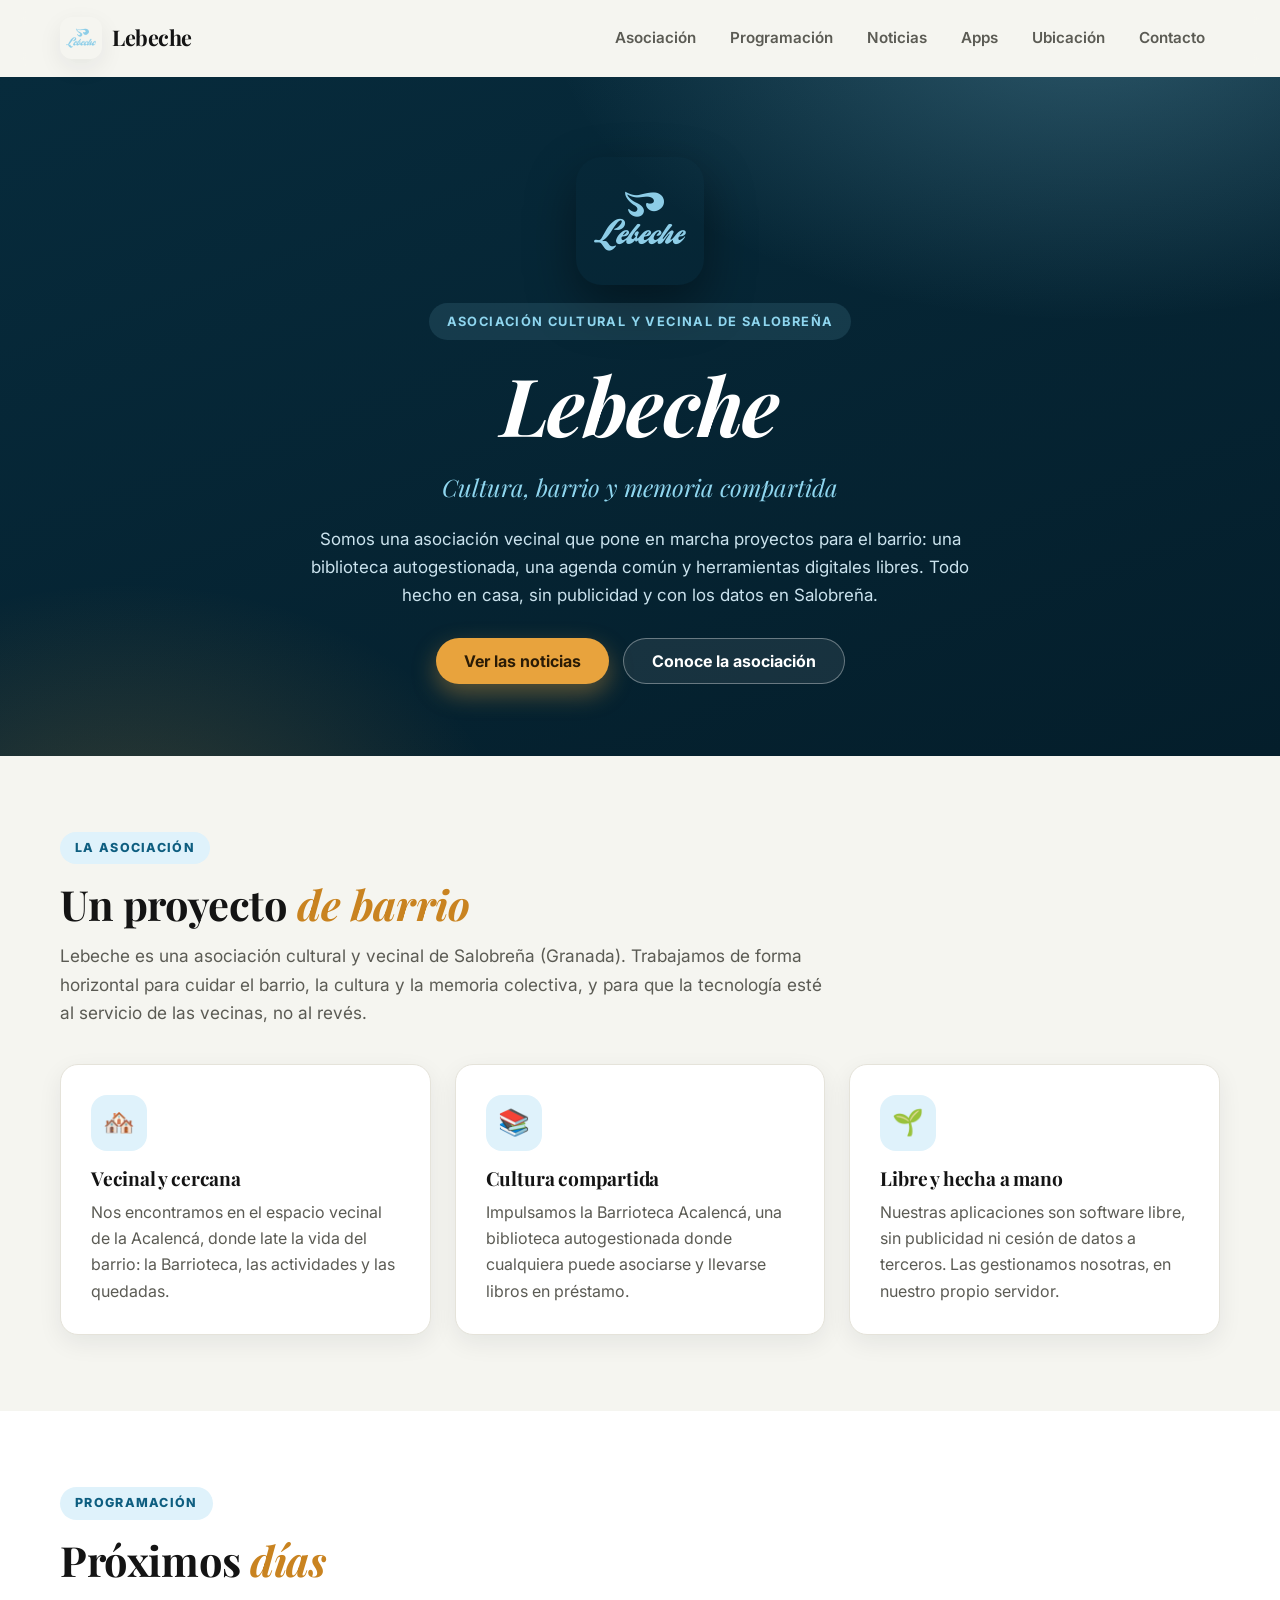
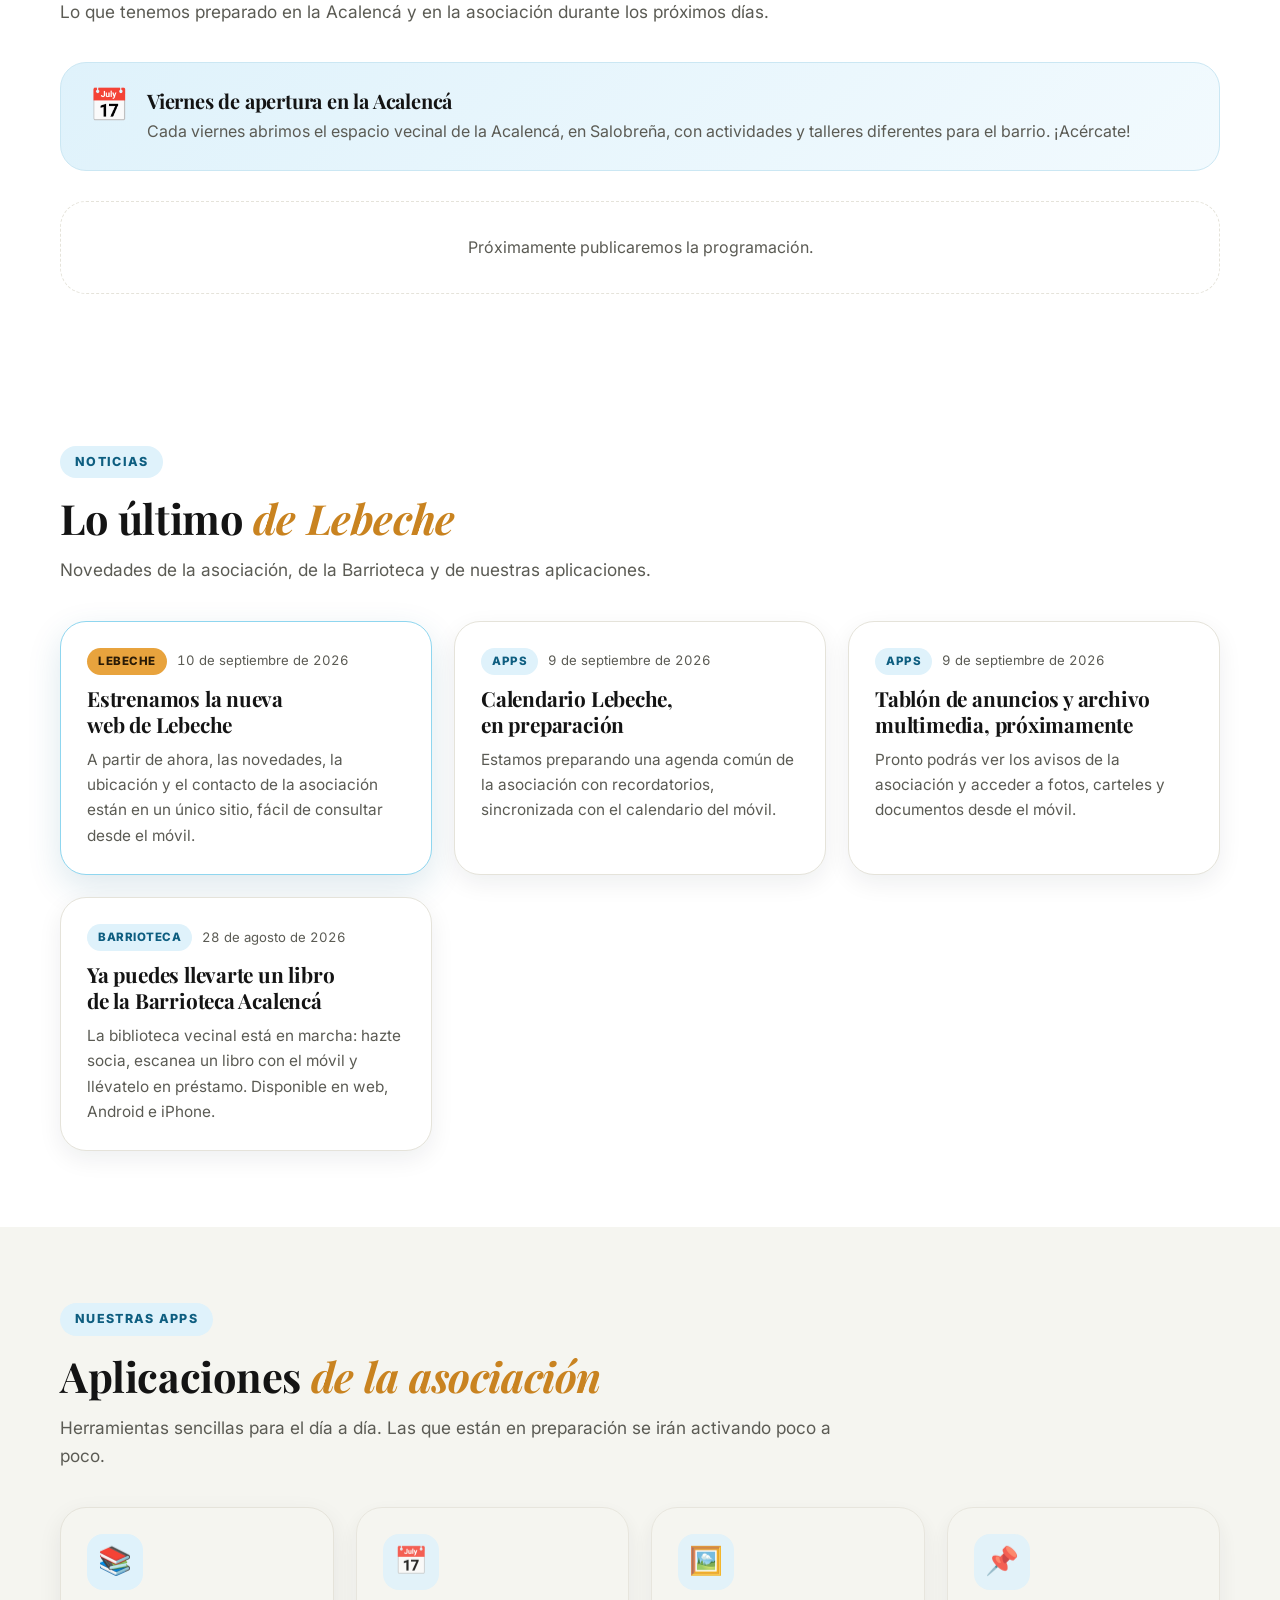
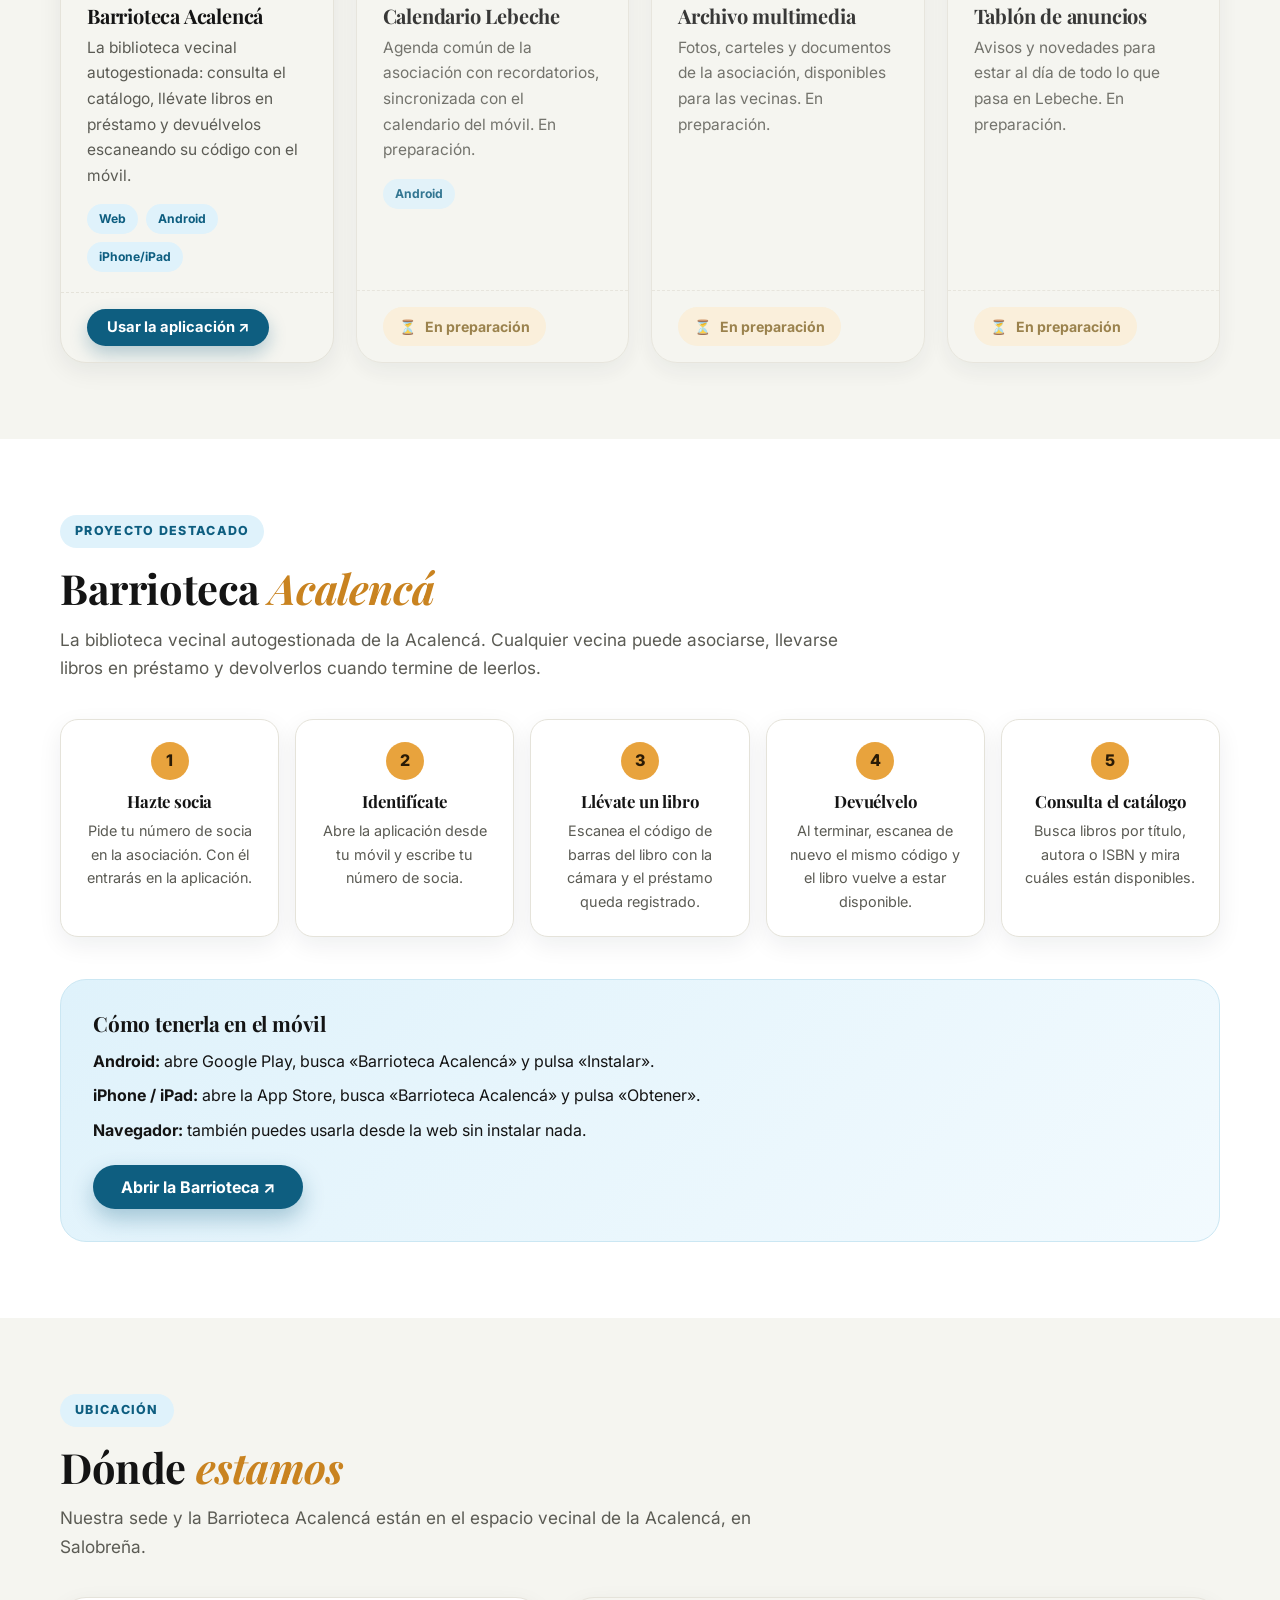
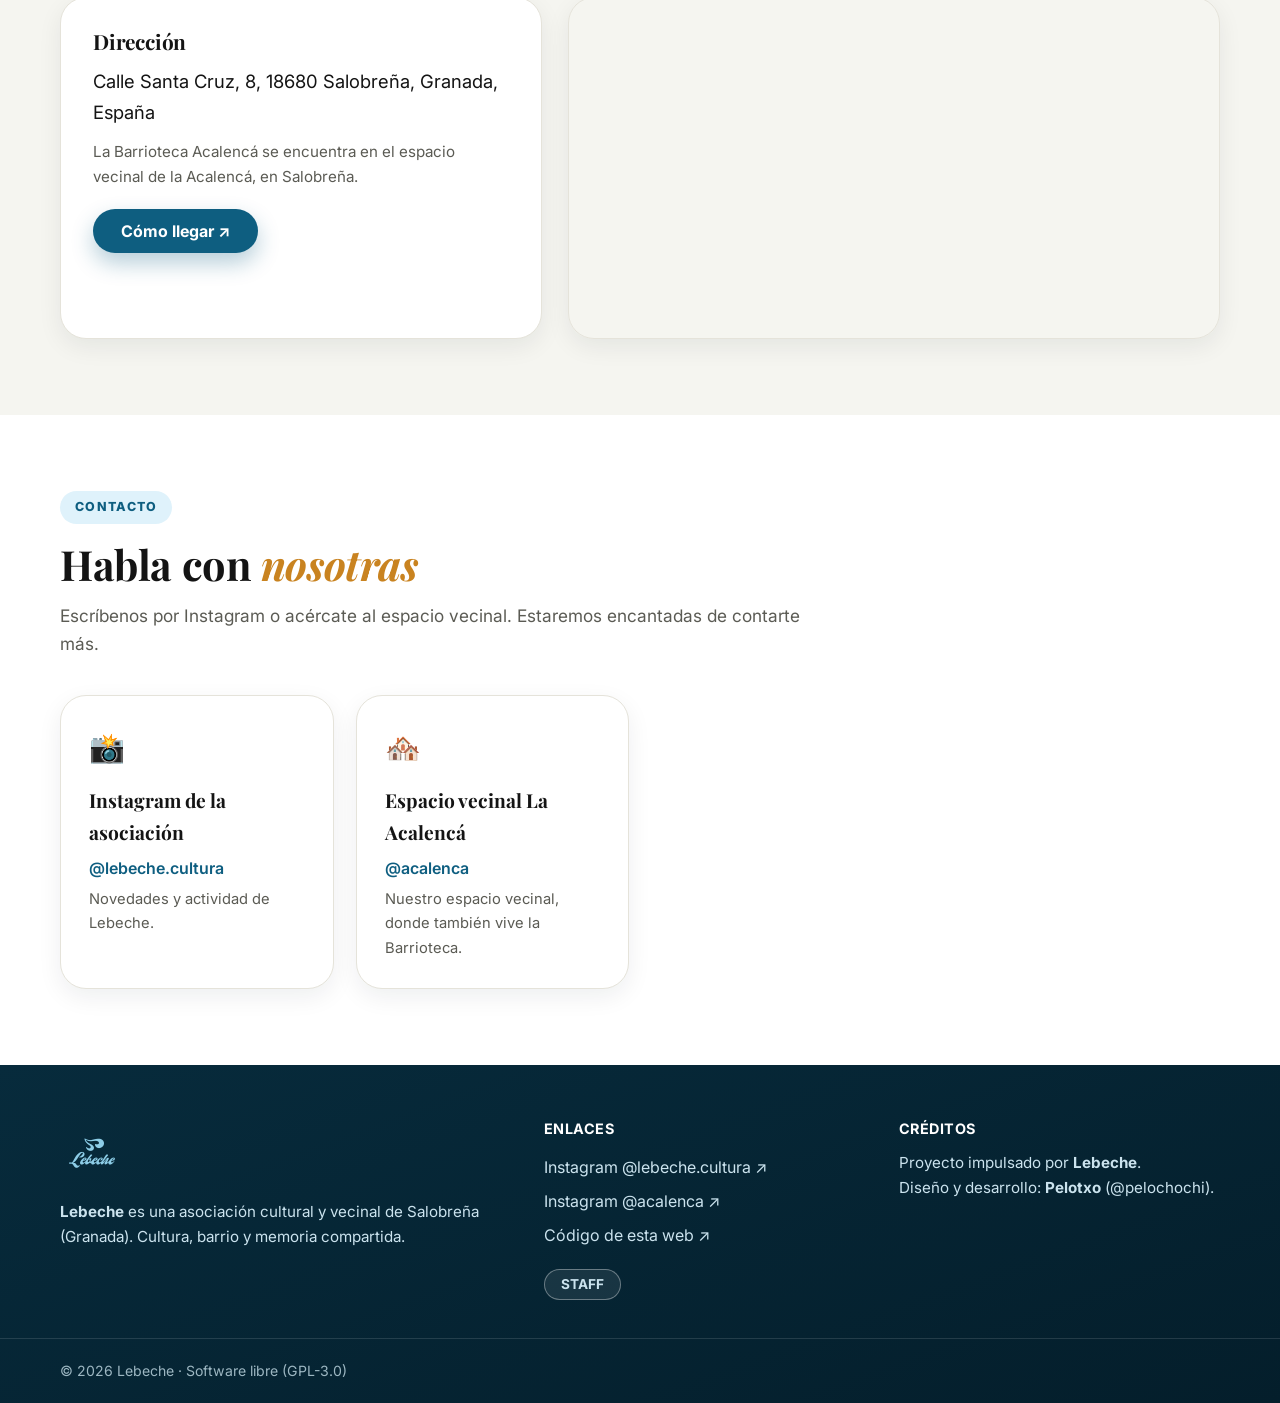
==== index.html @ e3ba737b "feat: añadir botón de acceso para staff en el pie de página" ====
<!DOCTYPE html>
<html lang="es">

<head>
  <meta charset="UTF-8">
  <meta name="viewport" content="width=device-width, initial-scale=1.0, viewport-fit=cover">
  <title>Lebeche · Asociación cultural y vecinal de Salobreña</title>
  <meta name="description"
    content="Lebeche es la asociación cultural y vecinal de Salobreña (Granada). Impulsamos la Barrioteca Acalencá, el Calendario Lebeche y otras aplicaciones libres para el barrio.">
  <meta name="theme-color" content="#072B3C">
  <link rel="icon" type="image/png" sizes="32x32" href="assets/favicon-32.png">
  <link rel="apple-touch-icon" href="assets/apple-touch-icon.png">
  <link rel="preconnect" href="https://fonts.googleapis.com">
  <link rel="preconnect" href="https://fonts.gstatic.com" crossorigin>
  <link rel="stylesheet"
    href="https://fonts.googleapis.com/css2?family=Inter:wght@400;500;600;700;800&family=Playfair+Display:ital,wght@0,500;0,600;0,700;1,500;1,600;1,700&display=swap">
  <link rel="stylesheet" href="css/styles.css">
</head>

<body>
  <a class="saltar" href="#contenido">Saltar al contenido</a>

  <header class="cabecera" id="cabecera">
    <div class="contenedor cabecera__interior">
      <a class="marca" href="#inicio" aria-label="Lebeche, volver al inicio">
        <img src="assets/lebeche-logo-azul.png" width="42" height="42" alt="" class="marca__logo">
        <span class="marca__texto">Lebeche</span>
      </a>
      <button class="menu__boton" id="menuBoton" aria-expanded="false" aria-controls="menuNav"
        aria-label="Abrir el menú de navegación">
        <span></span><span></span><span></span>
      </button>
      <nav class="menu" id="menuNav" aria-label="Navegación principal">
        <a href="#asociacion">Asociación</a>
        <a href="#programacion">Programación</a>
        <a href="#noticias">Noticias</a>
        <a href="#apps">Apps</a>
        <a href="#ubicacion">Ubicación</a>
        <a href="#contacto">Contacto</a>
      </nav>
    </div>
  </header>

  <main id="contenido">

    <section class="hero" id="inicio">
      <div class="contenedor hero__interior">
        <img src="assets/lebeche-logo-azul.png" width="128" height="128"
          alt="Logotipo de Lebeche, asociación cultural y vecinal de Salobreña" class="hero__logo" fetchpriority="high">
        <p class="hero__sobre">Asociación cultural y vecinal de Salobreña</p>
        <h1 class="hero__titulo">Lebeche</h1>
        <p class="hero__lema">Cultura, barrio y memoria compartida</p>
        <p class="hero__texto">
          Somos una asociación vecinal que pone en marcha proyectos para el barrio:
          una biblioteca autogestionada, una agenda común y herramientas digitales libres.
          Todo hecho en casa, sin publicidad y con los datos en Salobreña.
        </p>
        <div class="hero__acciones">
          <a href="#noticias" class="boton boton--ambar">Ver las noticias</a>
          <a href="#asociacion" class="boton boton--fantasma">Conoce la asociación</a>
        </div>
      </div>
    </section>

    <section class="seccion" id="asociacion">
      <div class="contenedor">
        <p class="etiqueta">La asociación</p>
        <h2 class="titulo">Un proyecto <em>de barrio</em></h2>
        <p class="intro">
          Lebeche es una asociación cultural y vecinal de Salobreña (Granada). Trabajamos de
          forma horizontal para cuidar el barrio, la cultura y la memoria colectiva, y para
          que la tecnología esté al servicio de las vecinas, no al revés.
        </p>
        <div class="columnas">
          <article class="tarjeta tarjeta--valor">
            <span class="tarjeta__icono" aria-hidden="true">🏘️</span>
            <h3>Vecinal y cercana</h3>
            <p>Nos encontramos en el espacio vecinal de la Acalencá, donde late la vida del barrio: la Barrioteca, las
              actividades y las quedadas.</p>
          </article>
          <article class="tarjeta tarjeta--valor">
            <span class="tarjeta__icono" aria-hidden="true">📚</span>
            <h3>Cultura compartida</h3>
            <p>Impulsamos la Barrioteca Acalencá, una biblioteca autogestionada donde cualquiera puede asociarse y
              llevarse libros en préstamo.</p>
          </article>
          <article class="tarjeta tarjeta--valor">
            <span class="tarjeta__icono" aria-hidden="true">🌱</span>
            <h3>Libre y hecha a mano</h3>
            <p>Nuestras aplicaciones son software libre, sin publicidad ni cesión de datos a terceros. Las gestionamos
              nosotras, en nuestro propio servidor.</p>
          </article>
        </div>
      </div>
    </section>

    <section class="seccion seccion--fondo" id="programacion">
      <div class="contenedor">
        <p class="etiqueta">Programación</p>
        <h2 class="titulo">Próximos <em>días</em></h2>
        <p class="intro">Lo que tenemos preparado en la Acalencá y en la asociación durante los próximos días.</p>

        <div class="apertura">
          <span class="apertura__icono" aria-hidden="true">📅</span>
          <div class="apertura__cuerpo">
            <h3 id="viernesTitulo">Viernes de apertura en la Acalencá</h3>
            <p id="viernesTexto">Cada viernes abrimos el espacio vecinal de la Acalencá, en Salobreña, con actividades y
              talleres diferentes para el barrio.</p>
          </div>
        </div>

        <div class="programacion" id="listaProgramacion"></div>
      </div>
    </section>

    <section class="seccion seccion--fondo" id="noticias">
      <div class="contenedor">
        <p class="etiqueta">Noticias</p>
        <h2 class="titulo">Lo último <em>de Lebeche</em></h2>
        <p class="intro">Novedades de la asociación, de la Barrioteca y de nuestras aplicaciones.</p>
        <div class="noticias" id="listaNoticias"></div>
      </div>
    </section>

    <section class="seccion" id="apps">
      <div class="contenedor">
        <p class="etiqueta">Nuestras apps</p>
        <h2 class="titulo">Aplicaciones <em>de la asociación</em></h2>
        <p class="intro">Herramientas sencillas para el día a día. Las que están en preparación se irán activando poco a
          poco.</p>
        <div class="apps" id="listaApps"></div>
      </div>
    </section>

    <section class="seccion seccion--fondo" id="barrioteca">
      <div class="contenedor">
        <p class="etiqueta">Proyecto destacado</p>
        <h2 class="titulo">Barrioteca <em>Acalencá</em></h2>
        <p class="intro">La biblioteca vecinal autogestionada de la Acalencá. Cualquier vecina puede asociarse, llevarse
          libros en préstamo y devolverlos cuando termine de leerlos.</p>

        <div class="pasos">
          <div class="paso"><span class="paso__num">1</span>
            <h3>Hazte socia</h3>
            <p>Pide tu número de socia en la asociación. Con él entrarás en la aplicación.</p>
          </div>
          <div class="paso"><span class="paso__num">2</span>
            <h3>Identifícate</h3>
            <p>Abre la aplicación desde tu móvil y escribe tu número de socia.</p>
          </div>
          <div class="paso"><span class="paso__num">3</span>
            <h3>Llévate un libro</h3>
            <p>Escanea el código de barras del libro con la cámara y el préstamo queda registrado.</p>
          </div>
          <div class="paso"><span class="paso__num">4</span>
            <h3>Devuélvelo</h3>
            <p>Al terminar, escanea de nuevo el mismo código y el libro vuelve a estar disponible.</p>
          </div>
          <div class="paso"><span class="paso__num">5</span>
            <h3>Consulta el catálogo</h3>
            <p>Busca libros por título, autora o ISBN y mira cuáles están disponibles.</p>
          </div>
        </div>

        <div class="instalacion">
          <h3>Cómo tenerla en el móvil</h3>
          <p><strong>Android:</strong> abre Google Play, busca «Barrioteca Acalencá» y pulsa «Instalar».</p>
          <p><strong>iPhone / iPad:</strong> abre la App Store, busca «Barrioteca Acalencá» y pulsa «Obtener».</p>
          <p><strong>Navegador:</strong> también puedes usarla desde la web sin instalar nada.</p>
          <a href="https://pelotxo.synology.me/barrioteca/" target="_blank" rel="noopener"
            class="boton boton--azul">Abrir la Barrioteca ↗</a>
        </div>
      </div>
    </section>

    <section class="seccion" id="ubicacion">
      <div class="contenedor">
        <p class="etiqueta">Ubicación</p>
        <h2 class="titulo">Dónde <em>estamos</em></h2>
        <p class="intro">Nuestra sede y la Barrioteca Acalencá están en el espacio vecinal de la Acalencá, en Salobreña.
        </p>
        <div class="ubicacion">
          <div class="ubicacion__datos">
            <h3>Dirección</h3>
            <p id="direccionTexto" class="ubicacion__direccion"></p>
            <p class="ubicacion__nota" id="ubicacionNota"></p>
            <a class="boton boton--azul" id="enlaceMapa" href="#" target="_blank" rel="noopener">Cómo llegar ↗</a>
          </div>
          <div class="ubicacion__mapa">
            <iframe id="mapa" title="Mapa de la ubicación de Lebeche en Salobreña" loading="lazy"
              referrerpolicy="no-referrer-when-downgrade" allowfullscreen></iframe>
          </div>
        </div>
      </div>
    </section>

    <section class="seccion seccion--fondo" id="contacto">
      <div class="contenedor">
        <p class="etiqueta">Contacto</p>
        <h2 class="titulo">Habla con <em>nosotras</em></h2>
        <p class="intro">Escríbenos por Instagram o acércate al espacio vecinal. Estaremos encantadas de contarte más.
        </p>
        <div class="contacto" id="listaContacto"></div>
      </div>
    </section>

  </main>

  <footer class="pie" id="creditos">
    <div class="contenedor pie__interior">
      <div class="pie__col pie__col--marca">
        <img src="assets/lebeche-logo-azul.png" width="64" height="64" alt="Logotipo de Lebeche" class="pie__logo">
        <p><strong>Lebeche</strong> es una asociación cultural y vecinal de Salobreña (Granada). Cultura, barrio y
          memoria compartida.</p>
      </div>
      <div class="pie__col">
        <h4>Enlaces</h4>
        <a href="https://www.instagram.com/lebeche.cultura/" target="_blank" rel="noopener">Instagram @lebeche.cultura
          ↗</a>
        <a href="https://www.instagram.com/acalenca/" target="_blank" rel="noopener">Instagram @acalenca ↗</a>
        <a href="https://github.com/jesuscastilla/LEBECHE" target="_blank" rel="noopener">Código de esta web ↗</a>
        <a href="admin/index.php" class="boton boton--fantasma"
          style="margin-top: 16px; padding: 8px 16px; font-size: 0.85rem; width: fit-content;">STAFF</a>
      </div>
      <div class="pie__col">
        <h4>Créditos</h4>
        <p>Proyecto impulsado por <strong>Lebeche</strong>.<br>Diseño y desarrollo: <strong>Pelotxo</strong>
          (@pelochochi).</p>
      </div>
    </div>
    <div class="pie__fin">
      <div class="contenedor">© <span id="anio"></span> Lebeche · Software libre (GPL-3.0)</div>
    </div>
  </footer>

  <script src="js/datos.js"></script>
  <script src="js/apps.js"></script>
  <script src="js/noticias.js"></script>
  <script src="js/programacion.js"></script>
  <script src="js/main.js"></script>
</body>

</html>
---- css/styles.css ----
:root{
  --papel:#F5F5F0;
  --papel-2:#EFEDE4;
  --blanco:#FFFFFF;
  --tinta:#141414;
  --tinta-suave:#5B5B54;
  --borde:#E5E3DA;
  --azul:#8FD6EF;
  --azul-claro:#DFF2FB;
  --azul-profundo:#0E5E80;
  --azul-noche:#072B3C;
  --azul-marino:#041E2B;
  --ambar:#E8A33D;
  --ambar-oscuro:#C98320;
  --ambar-claro:#FBEFD7;
  --radio:18px;
  --radio-xl:26px;
  --sombra:0 18px 44px rgba(4,30,43,.12);
  --sombra-suave:0 8px 24px rgba(4,30,43,.07);
  --fuente:"Inter",system-ui,-apple-system,"Segoe UI",Roboto,"Helvetica Neue",Arial,sans-serif;
  --fuente-titulos:"Playfair Display",Georgia,"Times New Roman",serif;
}

*{box-sizing:border-box;margin:0;padding:0}

html{scroll-behavior:smooth;scroll-padding-top:88px;-webkit-text-size-adjust:100%}

body{font-family:var(--fuente);color:var(--tinta);background:var(--papel);line-height:1.65;-webkit-font-smoothing:antialiased;text-rendering:optimizeLegibility}

img{max-width:100%;display:block;height:auto}

a{color:var(--azul-profundo);text-decoration:none}
a:hover{color:var(--azul-noche)}

h1,h2,h3,h4{font-family:var(--fuente-titulos);line-height:1.15;font-weight:700;color:var(--tinta);letter-spacing:-.01em;text-wrap:balance}

.contenedor{width:min(1160px,92%);margin-inline:auto}

/* Enlace de salto */
.saltar{position:absolute;left:-9999px;top:0;z-index:1000;background:var(--ambar);color:#2A1B06;padding:12px 20px;border-radius:0 0 14px 0;font-weight:700}
.saltar:focus{left:0}

/* Cabecera */
.cabecera{position:sticky;top:0;z-index:60;background:rgba(245,245,240,.9);backdrop-filter:blur(12px);-webkit-backdrop-filter:blur(12px);border-bottom:1px solid transparent;transition:box-shadow .3s ease,border-color .3s ease}
.cabecera.compacta{box-shadow:0 6px 24px rgba(4,30,43,.10);border-bottom-color:var(--borde)}
.cabecera__interior{display:flex;align-items:center;gap:16px;height:76px}

.marca{display:flex;align-items:center;gap:10px;color:var(--tinta)}
.marca__logo{width:42px;height:42px;border-radius:12px;box-shadow:var(--sombra-suave)}
.marca__texto{font-family:var(--fuente-titulos);font-weight:700;font-size:1.35rem;letter-spacing:-.02em}

.menu{display:flex;gap:4px;margin-left:auto;align-items:center}
.menu a{padding:9px 15px;border-radius:999px;color:var(--tinta-suave);font-weight:600;font-size:.95rem;transition:background .2s ease,color .2s ease}
.menu a:hover{background:var(--azul-claro);color:var(--azul-profundo)}

.menu__boton{display:none;flex-direction:column;justify-content:center;gap:5px;width:44px;height:44px;background:none;border:0;cursor:pointer;border-radius:10px}
.menu__boton span{display:block;width:24px;height:3px;background:var(--tinta);border-radius:3px;transition:transform .3s ease,opacity .3s ease;margin-inline:auto}
.menu__boton.activo span:nth-child(1){transform:translateY(8px) rotate(45deg)}
.menu__boton.activo span:nth-child(2){opacity:0}
.menu__boton.activo span:nth-child(3){transform:translateY(-8px) rotate(-45deg)}

/* Hero */
.hero{background:radial-gradient(900px 520px at 85% -10%,rgba(143,214,239,.28),transparent 60%),radial-gradient(700px 500px at 10% 115%,rgba(232,163,61,.2),transparent 55%),linear-gradient(160deg,var(--azul-noche),var(--azul-marino));color:#EAF6FB;padding:80px 0 72px;text-align:center}
.hero__interior{display:flex;flex-direction:column;align-items:center;gap:18px}
.hero__logo{width:128px;height:128px;border-radius:26px;box-shadow:0 20px 50px rgba(0,0,0,.4)}
.hero__sobre{font-size:.8rem;letter-spacing:1.4px;text-transform:uppercase;font-weight:700;color:var(--azul);background:rgba(143,214,239,.12);padding:8px 18px;border-radius:999px}
.hero__titulo{font-size:clamp(3rem,9vw,5rem);color:#fff;font-weight:700;letter-spacing:-.02em;font-style:italic}
.hero__lema{font-family:var(--fuente-titulos);font-style:italic;font-size:clamp(1.15rem,3vw,1.5rem);color:var(--azul)}
.hero__texto{max-width:660px;color:#CBE3EE;font-size:1.06rem}
.hero__acciones{display:flex;gap:14px;flex-wrap:wrap;justify-content:center;margin-top:10px}

/* Botones */
.boton{display:inline-flex;align-items:center;gap:8px;padding:14px 28px;border-radius:999px;font-weight:700;font-size:1rem;line-height:1;transition:transform .2s ease,box-shadow .2s ease,background .2s ease,color .2s ease;touch-action:manipulation}
.boton:hover{transform:translateY(-2px)}
.boton:focus-visible{outline:3px solid var(--azul);outline-offset:2px}
.boton--ambar{background:var(--ambar);color:#2A1B06;box-shadow:0 10px 24px rgba(232,163,61,.38)}
.boton--ambar:hover{background:var(--ambar-oscuro);color:#1A1003}
.boton--fantasma{background:rgba(255,255,255,.08);color:#fff;border:1.5px solid rgba(255,255,255,.35)}
.boton--fantasma:hover{background:rgba(255,255,255,.18);color:#fff}
.boton--azul{background:var(--azul-profundo);color:#fff;box-shadow:0 10px 22px rgba(14,94,128,.3)}
.boton--azul:hover{background:var(--azul-noche);color:#fff}
.boton--app{background:var(--azul-profundo);color:#fff;box-shadow:0 8px 18px rgba(14,94,128,.28);padding:11px 20px;font-size:.92rem}

/* Secciones */
.seccion{padding:76px 0}
.seccion--fondo{background:var(--blanco)}
.etiqueta{display:inline-block;font-size:.78rem;font-weight:800;letter-spacing:1.3px;text-transform:uppercase;color:var(--azul-profundo);background:var(--azul-claro);padding:6px 15px;border-radius:999px;margin-bottom:16px}
.titulo{font-size:clamp(1.9rem,4.5vw,2.6rem);margin-bottom:14px}
.titulo em{font-style:italic;color:var(--ambar-oscuro)}
.intro{max-width:780px;color:var(--tinta-suave);font-size:1.08rem;margin-bottom:36px}

/* Tarjetas de valores */
.columnas{display:grid;grid-template-columns:repeat(3,1fr);gap:24px;margin-top:26px}
.tarjeta{background:var(--blanco);border:1px solid var(--borde);border-radius:var(--radio);padding:30px;box-shadow:var(--sombra-suave)}
.tarjeta--valor h3{font-size:1.2rem;margin-bottom:10px}
.tarjeta--valor p{color:var(--tinta-suave)}
.tarjeta__icono{display:inline-flex;align-items:center;justify-content:center;width:56px;height:56px;font-size:1.6rem;background:var(--azul-claro);border-radius:16px;margin-bottom:16px}

/* Noticias */
.noticias{display:grid;grid-template-columns:repeat(auto-fill,minmax(300px,1fr));gap:22px}
.noticia{display:flex;flex-direction:column;background:var(--blanco);border:1px solid var(--borde);border-radius:var(--radio-xl);overflow:hidden;box-shadow:var(--sombra-suave);transition:transform .25s ease,box-shadow .25s ease}
.noticia:hover{transform:translateY(-5px);box-shadow:var(--sombra)}
.noticia--destacada{border-color:var(--azul);box-shadow:0 12px 34px rgba(14,94,128,.14)}
.noticia__cuerpo{padding:26px;display:flex;flex-direction:column;gap:10px;flex:1}
.noticia__meta{display:flex;align-items:center;gap:10px;flex-wrap:wrap}
.noticia__etiqueta{font-size:.72rem;font-weight:800;letter-spacing:.5px;text-transform:uppercase;color:var(--azul-profundo);background:var(--azul-claro);padding:4px 11px;border-radius:999px}
.noticia--destacada .noticia__etiqueta{background:var(--ambar);color:#2A1B06}
.noticia__fecha{font-size:.82rem;color:var(--tinta-suave);font-variant-numeric:tabular-nums}
.noticia__titulo{font-size:1.3rem;line-height:1.25}
.noticia__texto{color:var(--tinta-suave);font-size:.96rem}

/* Aplicaciones */
.apps{display:grid;grid-template-columns:repeat(auto-fill,minmax(260px,1fr));gap:22px}
.app{display:flex;flex-direction:column;background:var(--papel);border:1px solid var(--borde);border-radius:var(--radio-xl);overflow:hidden;box-shadow:var(--sombra-suave);transition:transform .25s ease,box-shadow .25s ease}
.app:hover{transform:translateY(-5px);box-shadow:var(--sombra)}
.app--proxima{opacity:.84}
.app__cuerpo{padding:26px 26px 20px;flex:1}
.app__emoji{display:inline-flex;align-items:center;justify-content:center;width:56px;height:56px;font-size:1.7rem;background:var(--azul-claro);border-radius:16px;margin-bottom:14px}
.app__nombre{font-size:1.25rem;margin-bottom:8px}
.app__desc{color:var(--tinta-suave);font-size:.97rem}
.app__etiquetas{display:flex;flex-wrap:wrap;gap:8px;margin-top:16px}
.app__etiquetas span{font-size:.76rem;font-weight:700;color:var(--azul-profundo);background:var(--azul-claro);padding:5px 12px;border-radius:999px}
.app__pie{padding:16px 26px;border-top:1px dashed var(--borde);display:flex;align-items:center}
.app__aviso{display:inline-flex;align-items:center;gap:8px;font-weight:700;color:#8A6D2F;background:var(--ambar-claro);padding:8px 16px;border-radius:999px;font-size:.88rem}
.app__aviso::before{content:"⏳"}

/* Barrioteca */
.pasos{display:grid;grid-template-columns:repeat(5,1fr);gap:16px;margin:30px 0 42px}
.paso{background:var(--blanco);border:1px solid var(--borde);border-radius:var(--radio);padding:22px 18px;text-align:center;box-shadow:var(--sombra-suave)}
.paso__num{display:inline-flex;align-items:center;justify-content:center;width:38px;height:38px;border-radius:50%;background:var(--ambar);color:#2A1B06;font-weight:800;font-size:1rem;margin-bottom:12px}
.paso h3{font-size:1.05rem;margin-bottom:8px}
.paso p{font-size:.9rem;color:var(--tinta-suave)}

.instalacion{background:linear-gradient(135deg,var(--azul-claro),#F2FAFE);border:1px solid #CBE7F3;border-radius:var(--radio-xl);padding:32px}
.instalacion h3{font-size:1.3rem;margin-bottom:12px}
.instalacion p{margin-bottom:8px}
.instalacion .boton{margin-top:14px}

/* Ubicación */
.ubicacion{display:grid;grid-template-columns:.85fr 1.15fr;gap:26px;align-items:stretch}
.ubicacion__datos{background:var(--blanco);border:1px solid var(--borde);border-radius:var(--radio-xl);padding:32px;box-shadow:var(--sombra-suave);display:flex;flex-direction:column;gap:12px}
.ubicacion__datos h3{font-size:1.3rem}
.ubicacion__direccion{font-size:1.15rem;color:var(--tinta)}
.ubicacion__nota{color:var(--tinta-suave);font-size:.95rem}
.ubicacion__datos .boton{align-self:flex-start;margin-top:8px}
.ubicacion__mapa{border-radius:var(--radio-xl);overflow:hidden;border:1px solid var(--borde);box-shadow:var(--sombra-suave);min-height:340px}
.ubicacion__mapa iframe{width:100%;height:100%;min-height:340px;border:0;display:block}

/* Contacto */
.contacto{display:grid;grid-template-columns:repeat(auto-fill,minmax(260px,1fr));gap:22px}
.contacto__tarjeta{display:flex;flex-direction:column;gap:6px;background:var(--blanco);border:1px solid var(--borde);border-radius:var(--radio-xl);padding:28px;box-shadow:var(--sombra-suave);transition:transform .25s ease,box-shadow .25s ease}
.contacto__tarjeta:hover{transform:translateY(-4px);box-shadow:var(--sombra);color:var(--azul-noche)}
.contacto__icono{font-size:1.8rem;margin-bottom:8px}
.contacto__nombre{font-family:var(--fuente-titulos);font-weight:700;font-size:1.2rem;color:var(--tinta)}
.contacto__valor{font-weight:600;color:var(--azul-profundo)}
.contacto__desc{color:var(--tinta-suave);font-size:.92rem}

/* Programación */
.apertura{display:flex;gap:18px;align-items:flex-start;background:linear-gradient(135deg,var(--azul-claro),#F2FAFE);border:1px solid #CBE7F3;border-radius:var(--radio-xl);padding:26px 28px;margin-bottom:30px}
.apertura__icono{font-size:2rem;line-height:1}
.apertura__cuerpo h3{font-size:1.25rem;margin-bottom:6px}
.apertura__cuerpo p{color:var(--tinta-suave)}

.programacion{display:flex;flex-direction:column;gap:16px}
.evento{display:flex;gap:20px;align-items:stretch;background:var(--blanco);border:1px solid var(--borde);border-radius:var(--radio-xl);padding:22px 24px;box-shadow:var(--sombra-suave);transition:transform .25s ease,box-shadow .25s ease}
.evento:hover{transform:translateY(-3px);box-shadow:var(--sombra)}
.evento__fecha{display:flex;flex-direction:column;align-items:center;justify-content:center;min-width:68px;background:var(--azul-claro);border-radius:16px;padding:12px 10px}
.evento__dia{font-family:var(--fuente-titulos);font-weight:700;font-size:1.7rem;line-height:1;color:var(--azul-profundo)}
.evento__mes{font-size:.72rem;font-weight:800;letter-spacing:1px;text-transform:uppercase;color:var(--azul-profundo);margin-top:4px}
.evento__cuerpo{display:flex;flex-direction:column;gap:8px}
.evento__meta{display:flex;align-items:center;gap:10px;flex-wrap:wrap}
.evento__etiqueta{font-size:.72rem;font-weight:800;letter-spacing:.5px;text-transform:uppercase;color:var(--azul-profundo);background:var(--azul-claro);padding:4px 11px;border-radius:999px}
.evento__hora{font-size:.85rem;font-weight:700;color:var(--ambar-oscuro);font-variant-numeric:tabular-nums}
.evento__titulo{font-size:1.25rem}
.evento__texto{color:var(--tinta-suave);font-size:.95rem}
.programacion__vacia{background:var(--blanco);border:1px dashed var(--borde);border-radius:var(--radio-xl);padding:32px;text-align:center;color:var(--tinta-suave)}

/* Pie */
.pie{background:linear-gradient(160deg,var(--azul-noche),var(--azul-marino));color:#CBE3EE;padding:56px 0 0}
.pie__interior{display:grid;grid-template-columns:1.4fr 1fr 1fr;gap:34px;padding-bottom:38px}
.pie__logo{width:64px;height:64px;border-radius:16px;margin-bottom:14px}
.pie h4{color:#fff;font-size:.9rem;margin-bottom:12px;letter-spacing:.5px;text-transform:uppercase;font-family:var(--fuente)}
.pie a{display:block;color:#CBE3EE;padding:4px 0}
.pie a:hover{color:var(--azul)}
.pie p{font-size:.95rem}
.pie__fin{border-top:1px solid rgba(255,255,255,.12);padding:20px 0;font-size:.88rem;color:#9DB7C2}

/* Animaciones */
.aparecer{opacity:0;transform:translateY(18px);transition:opacity .6s ease,transform .6s ease}
.aparecer.visible{opacity:1;transform:none}

/* Responsive */
@media (max-width:920px){
  .menu__boton{display:flex}
  .menu{position:absolute;top:76px;left:0;right:0;flex-direction:column;align-items:stretch;background:var(--papel);border-bottom:1px solid var(--borde);box-shadow:var(--sombra);padding:14px;gap:4px;display:none}
  .menu.abierto{display:flex}
  .menu a{text-align:center;padding:12px;border-radius:12px}
  .columnas{grid-template-columns:1fr}
  .pasos{grid-template-columns:repeat(2,1fr)}
  .ubicacion{grid-template-columns:1fr}
  .pie__interior{grid-template-columns:1fr;gap:24px}
}

@media (max-width:560px){
  .pasos{grid-template-columns:1fr}
  .hero{padding:56px 0}
  .hero__logo{width:104px;height:104px}
  .seccion{padding:54px 0}
}

@media (prefers-reduced-motion:reduce){
  html{scroll-behavior:auto}
  *{transition:none !important;animation:none !important}
  .aparecer{opacity:1;transform:none}
}
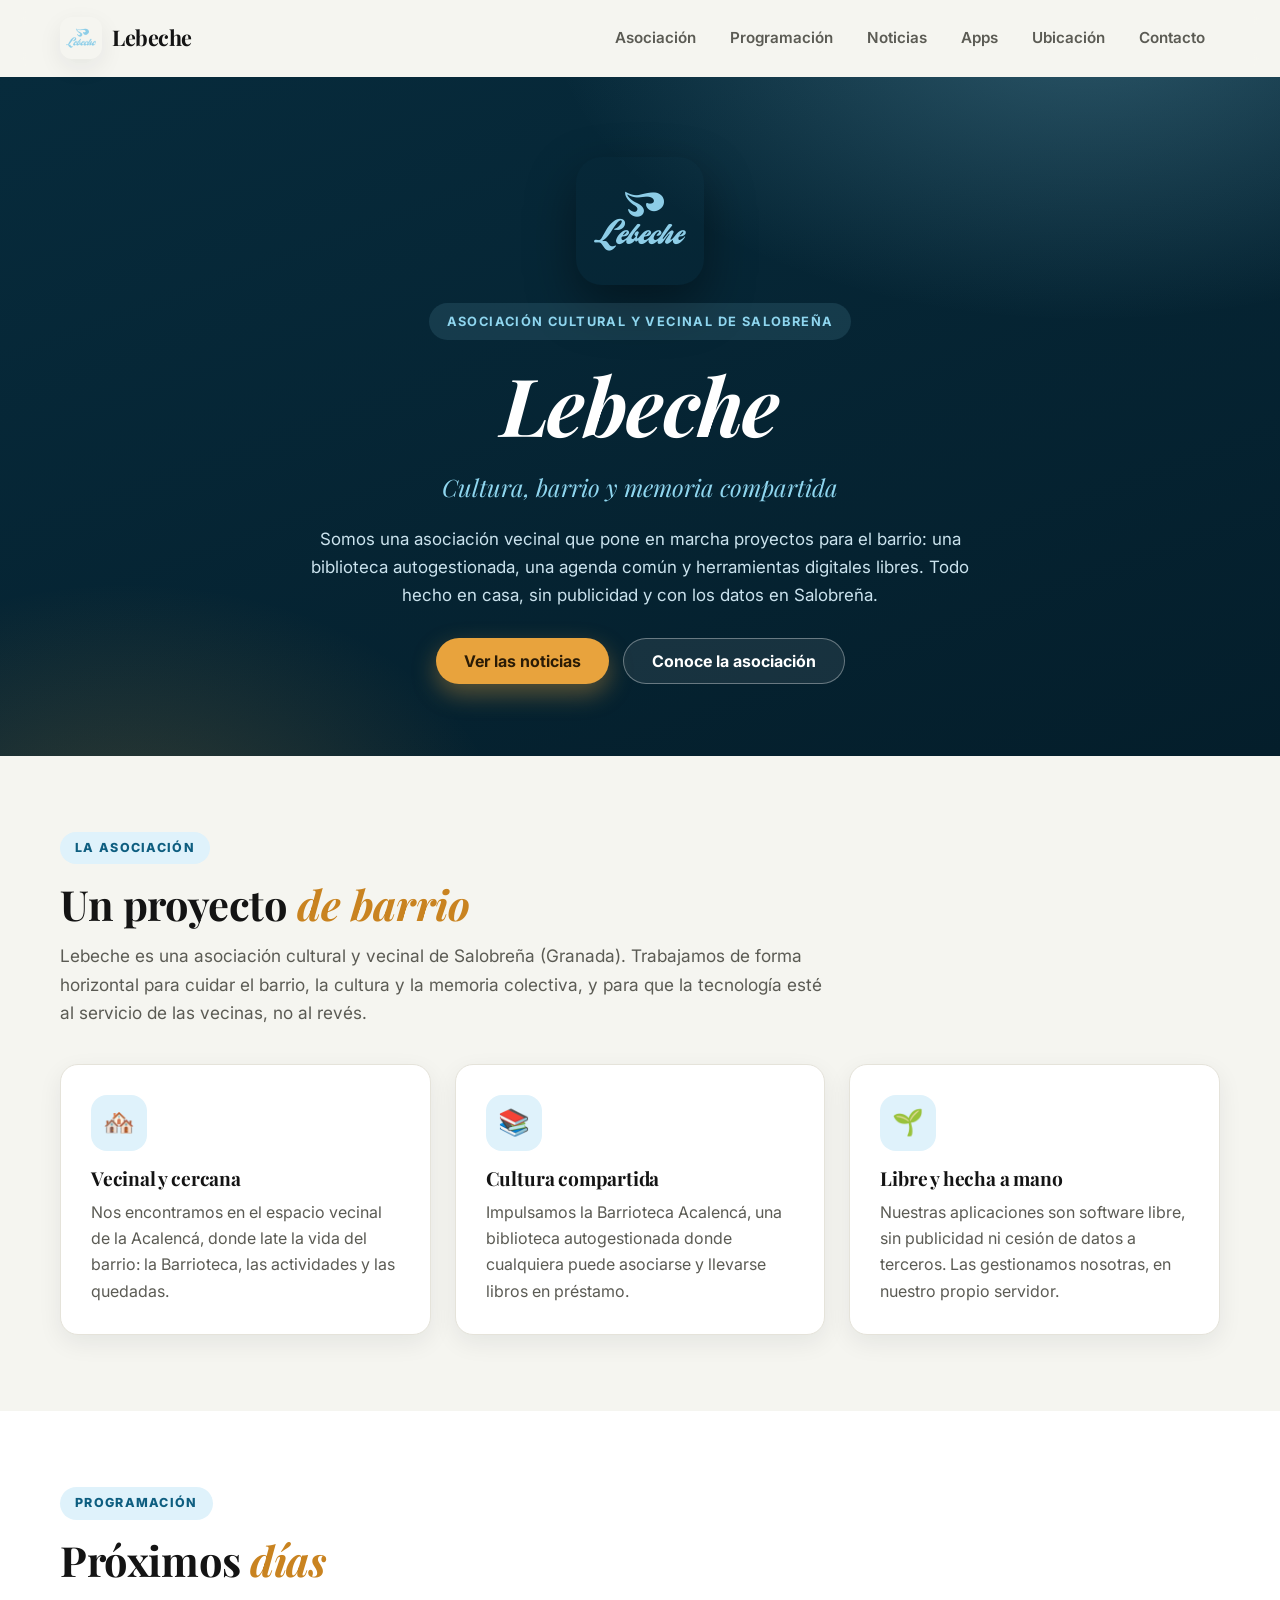
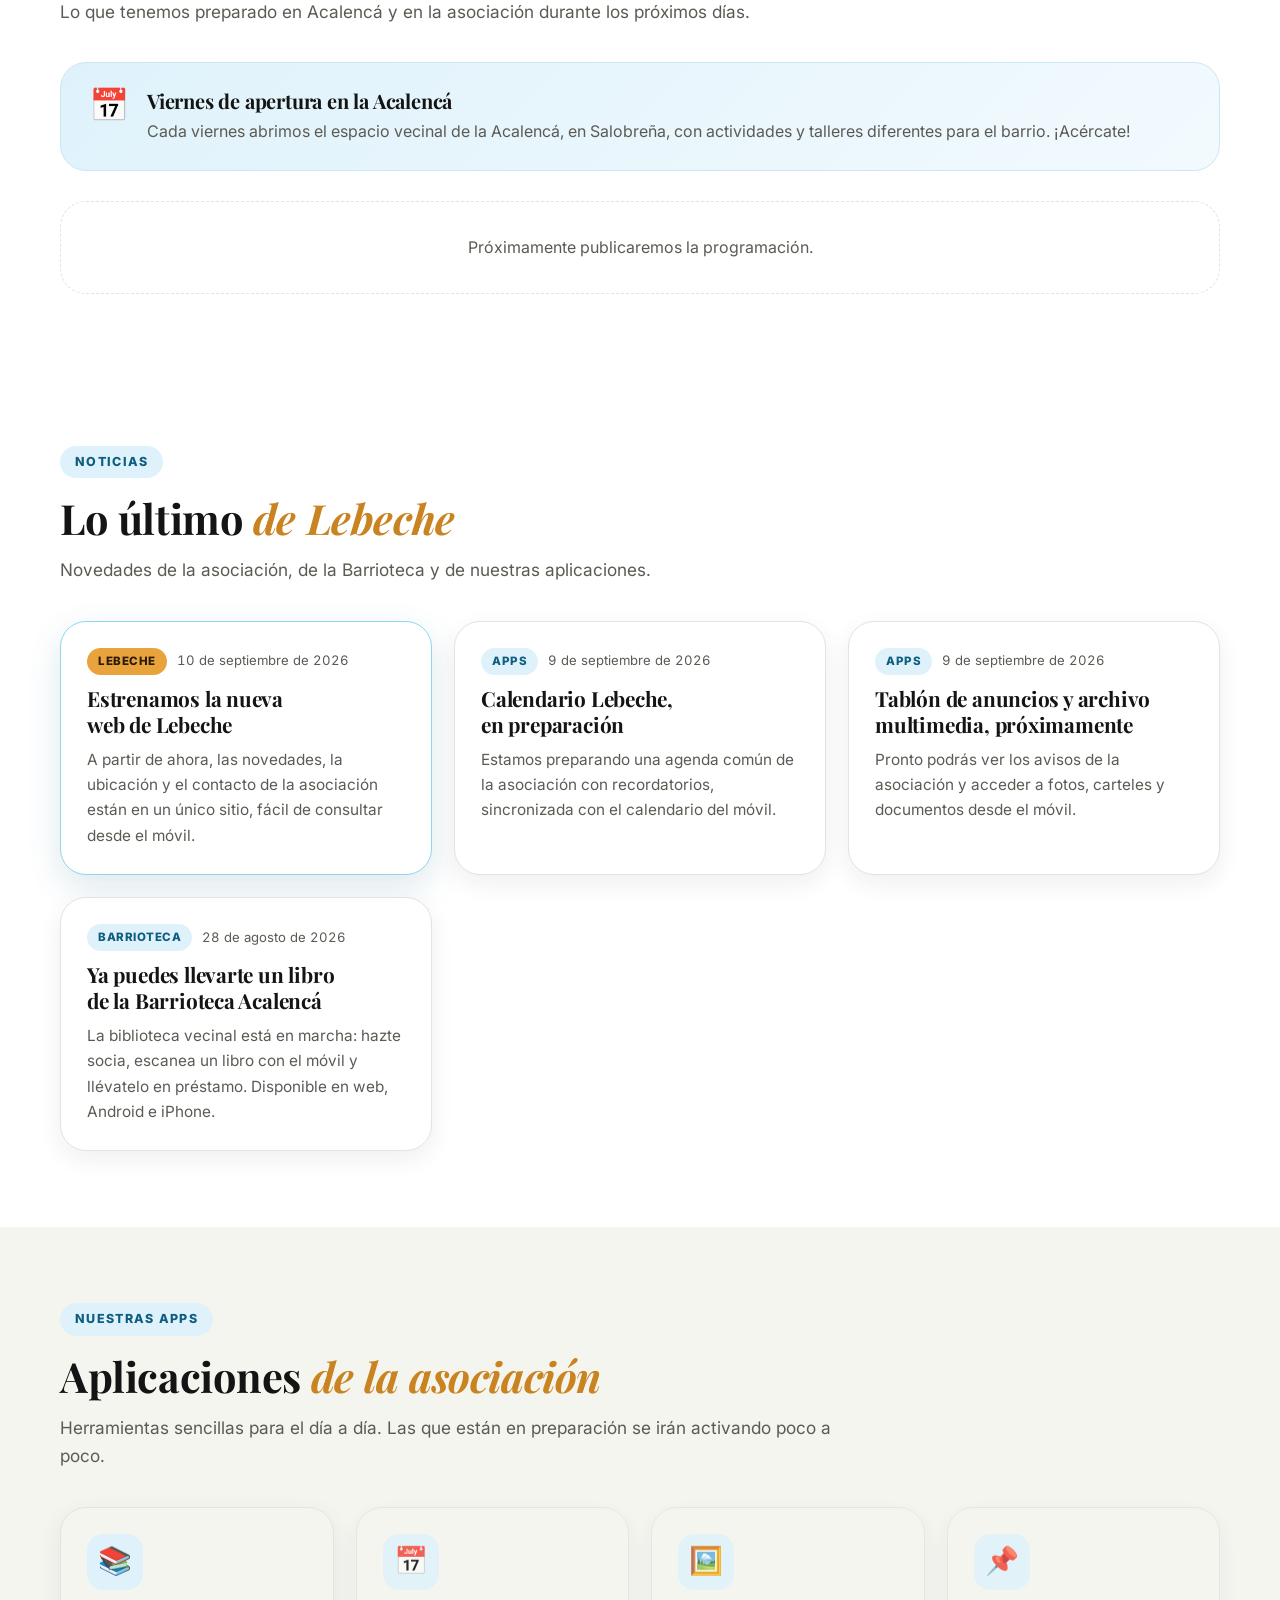
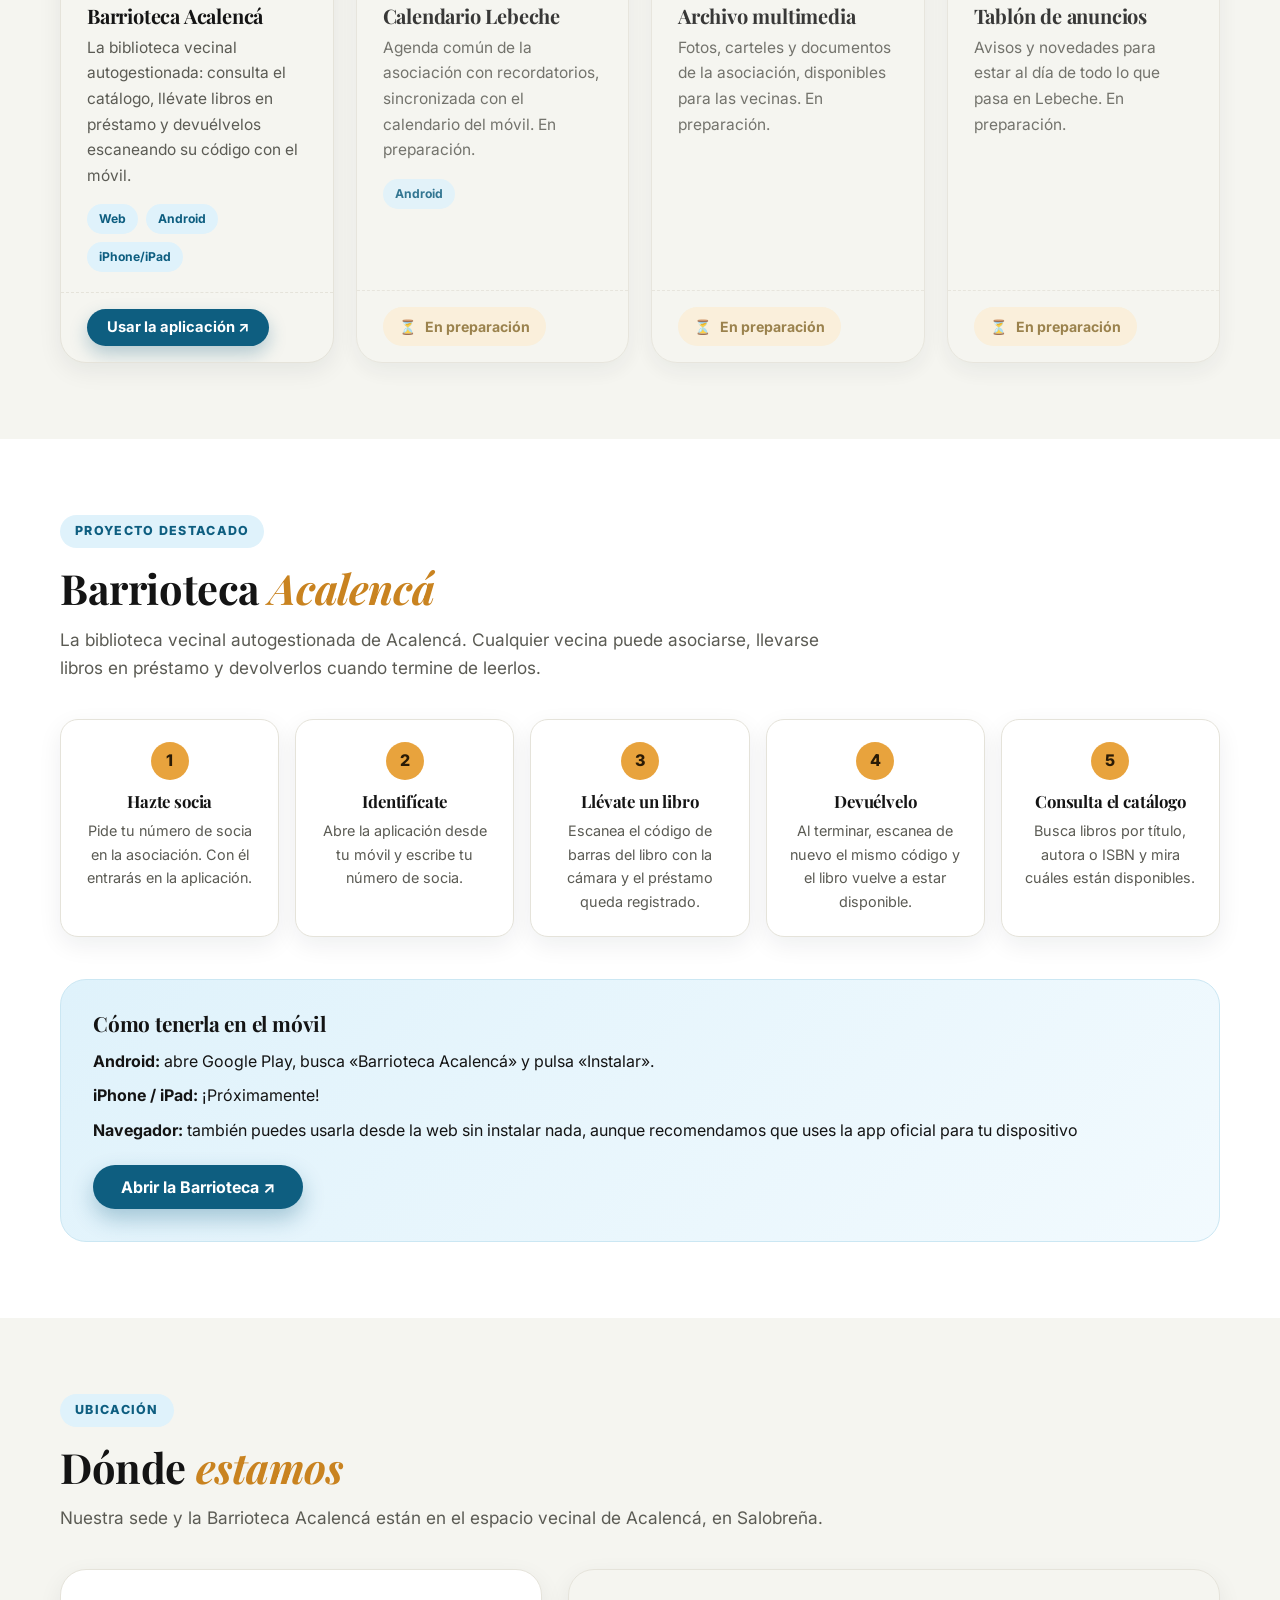
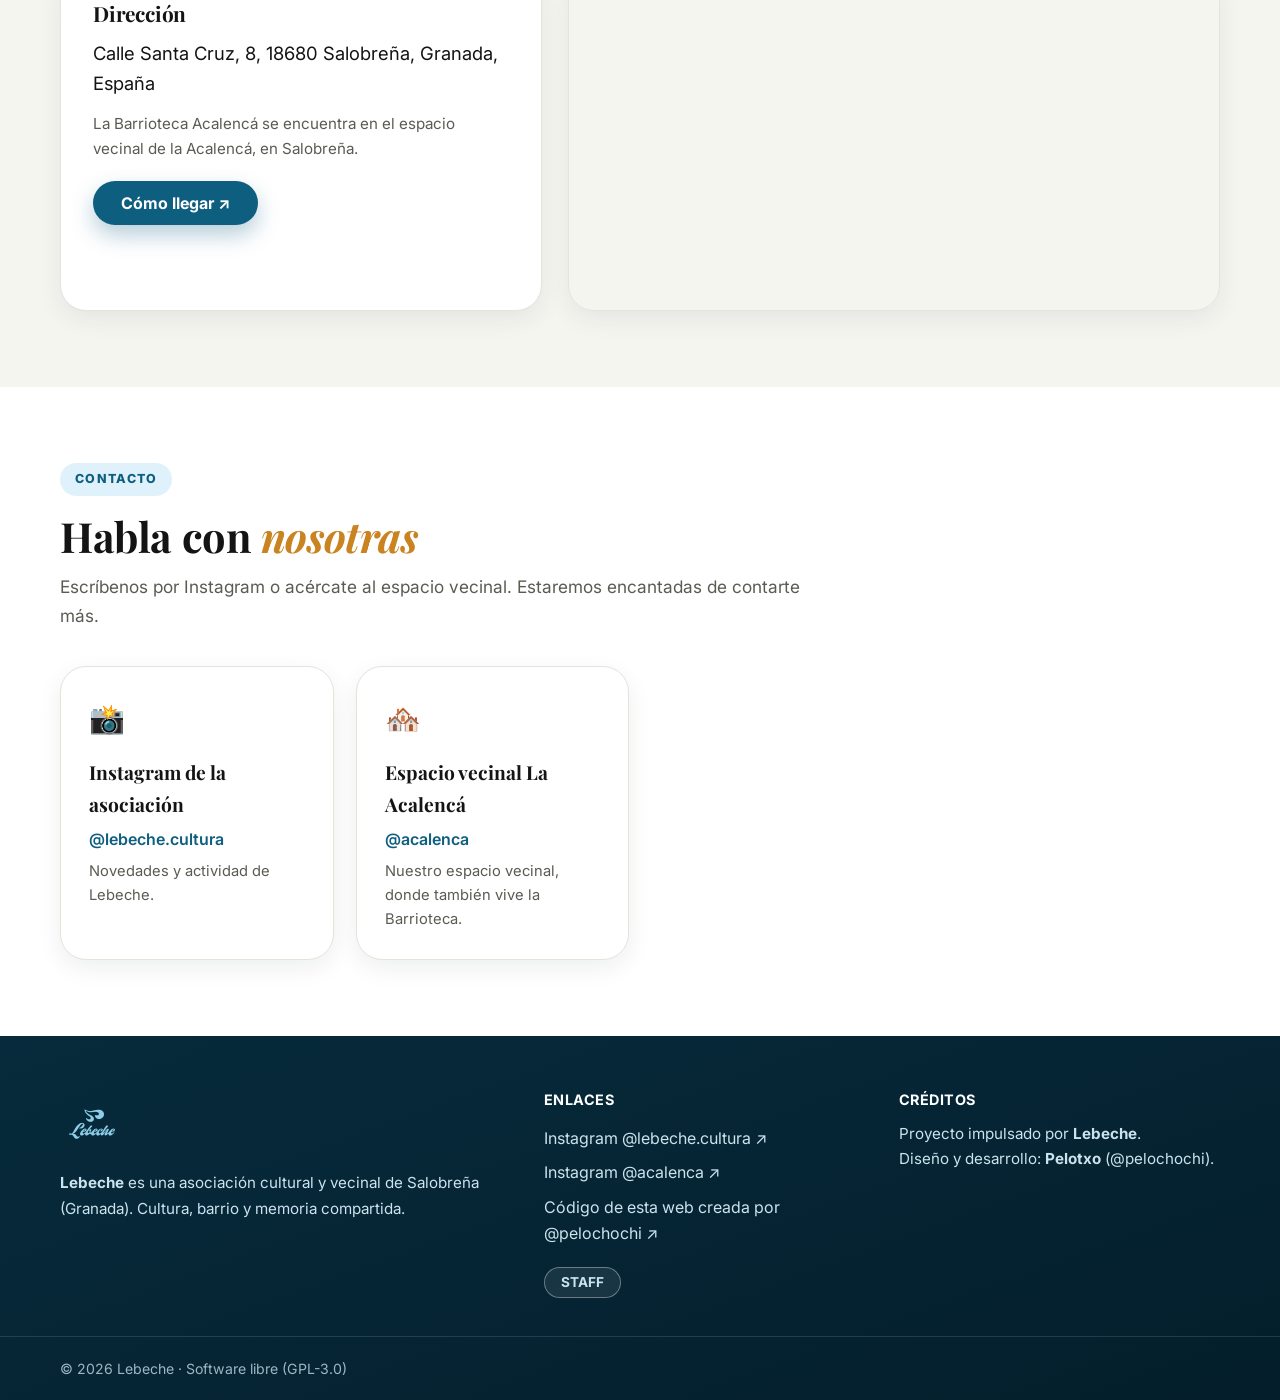
==== commit cf1281c8: "Cambios menores" ====
--- a/index.html
+++ b/index.html
@@ -6,7 +6,7 @@
   <meta name="viewport" content="width=device-width, initial-scale=1.0, viewport-fit=cover">
   <title>Lebeche · Asociación cultural y vecinal de Salobreña</title>
   <meta name="description"
-    content="Lebeche es la asociación cultural y vecinal de Salobreña (Granada). Impulsamos la Barrioteca Acalencá, el Calendario Lebeche y otras aplicaciones libres para el barrio.">
+    content="Lebeche es la asociación cultural y vecinal de Salobreña (Granada). Impulsamos la Barrioteca Acalencá y otras aplicaciones libres para el barrio.">
   <meta name="theme-color" content="#072B3C">
   <link rel="icon" type="image/png" sizes="32x32" href="assets/favicon-32.png">
   <link rel="apple-touch-icon" href="assets/apple-touch-icon.png">
@@ -98,13 +98,13 @@
       <div class="contenedor">
         <p class="etiqueta">Programación</p>
         <h2 class="titulo">Próximos <em>días</em></h2>
-        <p class="intro">Lo que tenemos preparado en la Acalencá y en la asociación durante los próximos días.</p>
+        <p class="intro">Lo que tenemos preparado en Acalencá y en la asociación durante los próximos días.</p>
 
         <div class="apertura">
           <span class="apertura__icono" aria-hidden="true">📅</span>
           <div class="apertura__cuerpo">
-            <h3 id="viernesTitulo">Viernes de apertura en la Acalencá</h3>
-            <p id="viernesTexto">Cada viernes abrimos el espacio vecinal de la Acalencá, en Salobreña, con actividades y
+            <h3 id="viernesTitulo">Viernes de apertura en Acalencá</h3>
+            <p id="viernesTexto">Cada viernes abrimos el espacio vecinal de Acalencá, en Salobreña, con actividades y
               talleres diferentes para el barrio.</p>
           </div>
         </div>
@@ -136,7 +136,7 @@
       <div class="contenedor">
         <p class="etiqueta">Proyecto destacado</p>
         <h2 class="titulo">Barrioteca <em>Acalencá</em></h2>
-        <p class="intro">La biblioteca vecinal autogestionada de la Acalencá. Cualquier vecina puede asociarse, llevarse
+        <p class="intro">La biblioteca vecinal autogestionada de Acalencá. Cualquier vecina puede asociarse, llevarse
           libros en préstamo y devolverlos cuando termine de leerlos.</p>
 
         <div class="pasos">
@@ -165,8 +165,9 @@
         <div class="instalacion">
           <h3>Cómo tenerla en el móvil</h3>
           <p><strong>Android:</strong> abre Google Play, busca «Barrioteca Acalencá» y pulsa «Instalar».</p>
-          <p><strong>iPhone / iPad:</strong> abre la App Store, busca «Barrioteca Acalencá» y pulsa «Obtener».</p>
-          <p><strong>Navegador:</strong> también puedes usarla desde la web sin instalar nada.</p>
+          <p><strong>iPhone / iPad:</strong> ¡Próximamente!</p>
+          <p><strong>Navegador:</strong> también puedes usarla desde la web sin instalar nada, aunque recomendamos que
+            uses la app oficial para tu dispositivo</p>
           <a href="https://pelotxo.synology.me/barrioteca/" target="_blank" rel="noopener"
             class="boton boton--azul">Abrir la Barrioteca ↗</a>
         </div>
@@ -177,7 +178,7 @@
       <div class="contenedor">
         <p class="etiqueta">Ubicación</p>
         <h2 class="titulo">Dónde <em>estamos</em></h2>
-        <p class="intro">Nuestra sede y la Barrioteca Acalencá están en el espacio vecinal de la Acalencá, en Salobreña.
+        <p class="intro">Nuestra sede y la Barrioteca Acalencá están en el espacio vecinal de Acalencá, en Salobreña.
         </p>
         <div class="ubicacion">
           <div class="ubicacion__datos">
@@ -218,7 +219,8 @@
         <a href="https://www.instagram.com/lebeche.cultura/" target="_blank" rel="noopener">Instagram @lebeche.cultura
           ↗</a>
         <a href="https://www.instagram.com/acalenca/" target="_blank" rel="noopener">Instagram @acalenca ↗</a>
-        <a href="https://github.com/jesuscastilla/LEBECHE" target="_blank" rel="noopener">Código de esta web ↗</a>
+        <a href="https://github.com/jesuscastilla/LEBECHE" target="_blank" rel="noopener">Código de esta web creada por
+          @pelochochi ↗</a>
         <a href="admin/index.php" class="boton boton--fantasma"
           style="margin-top: 16px; padding: 8px 16px; font-size: 0.85rem; width: fit-content;">STAFF</a>
       </div>
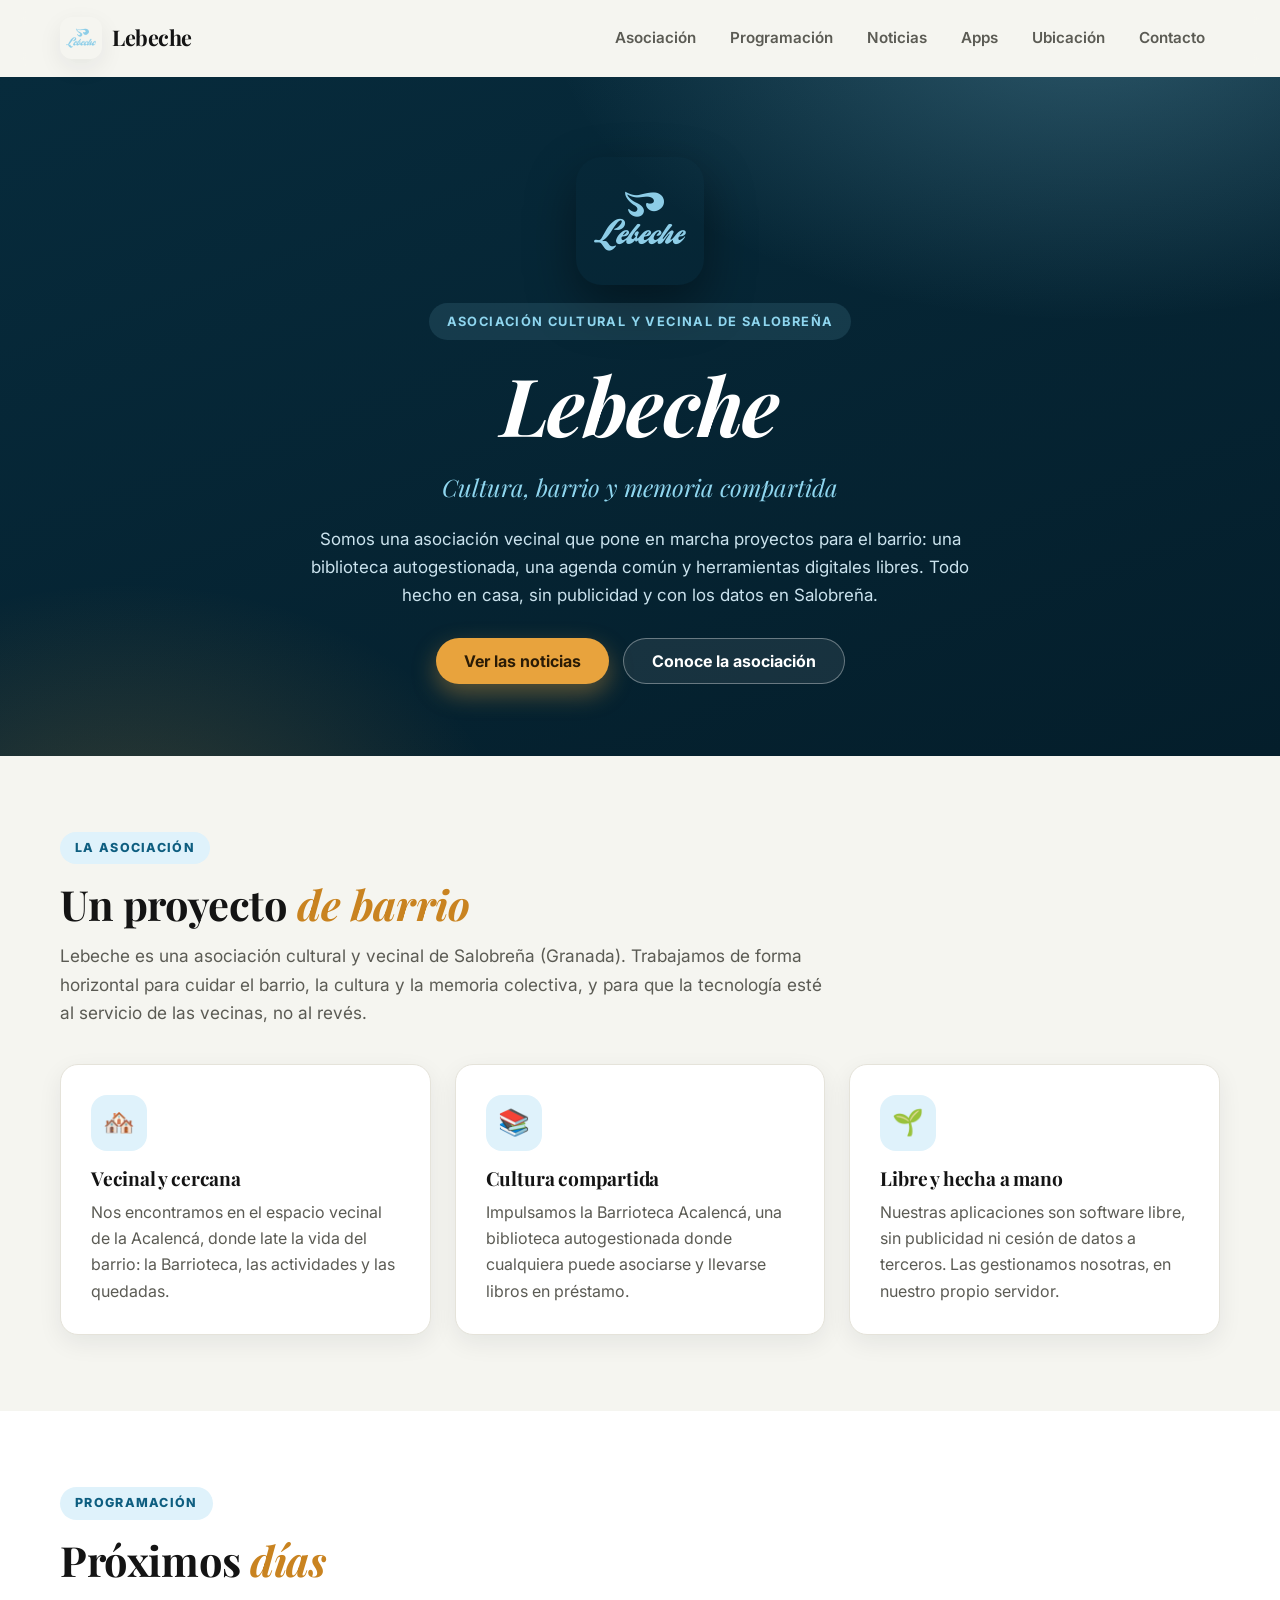
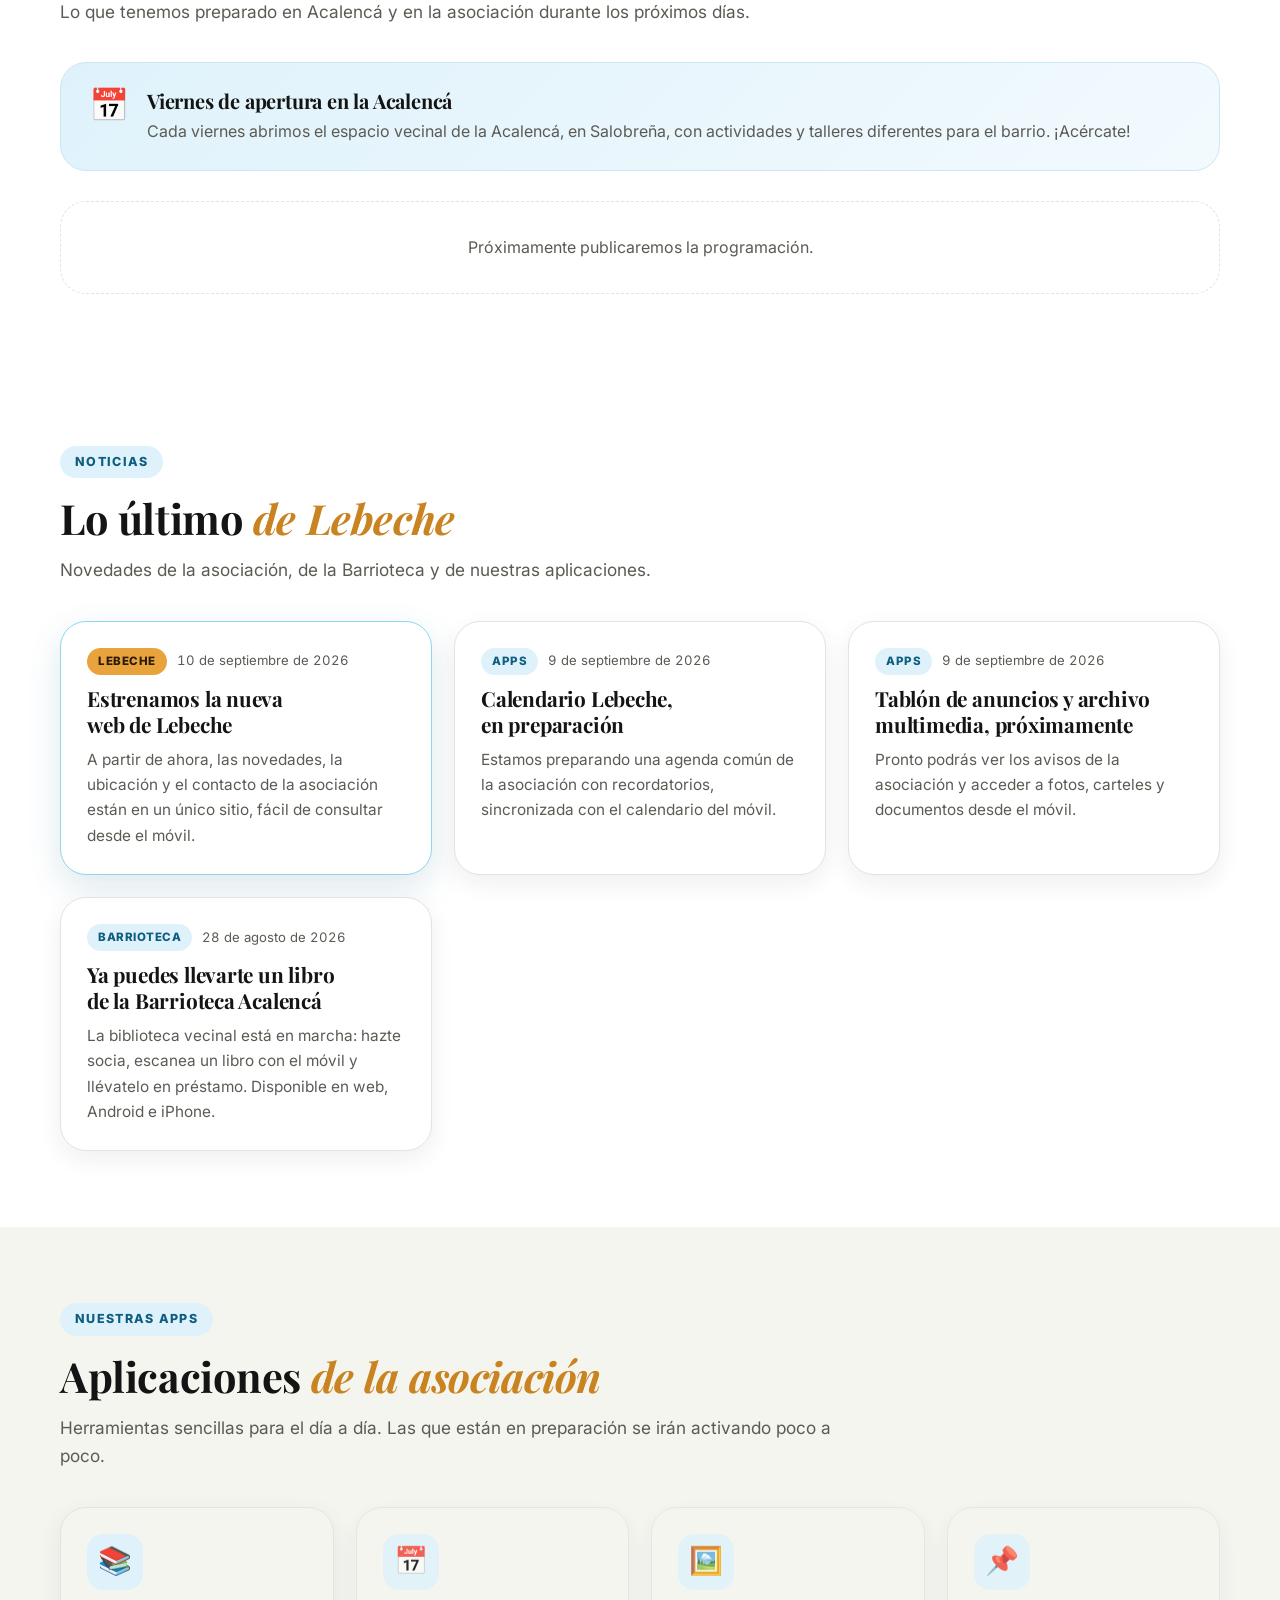
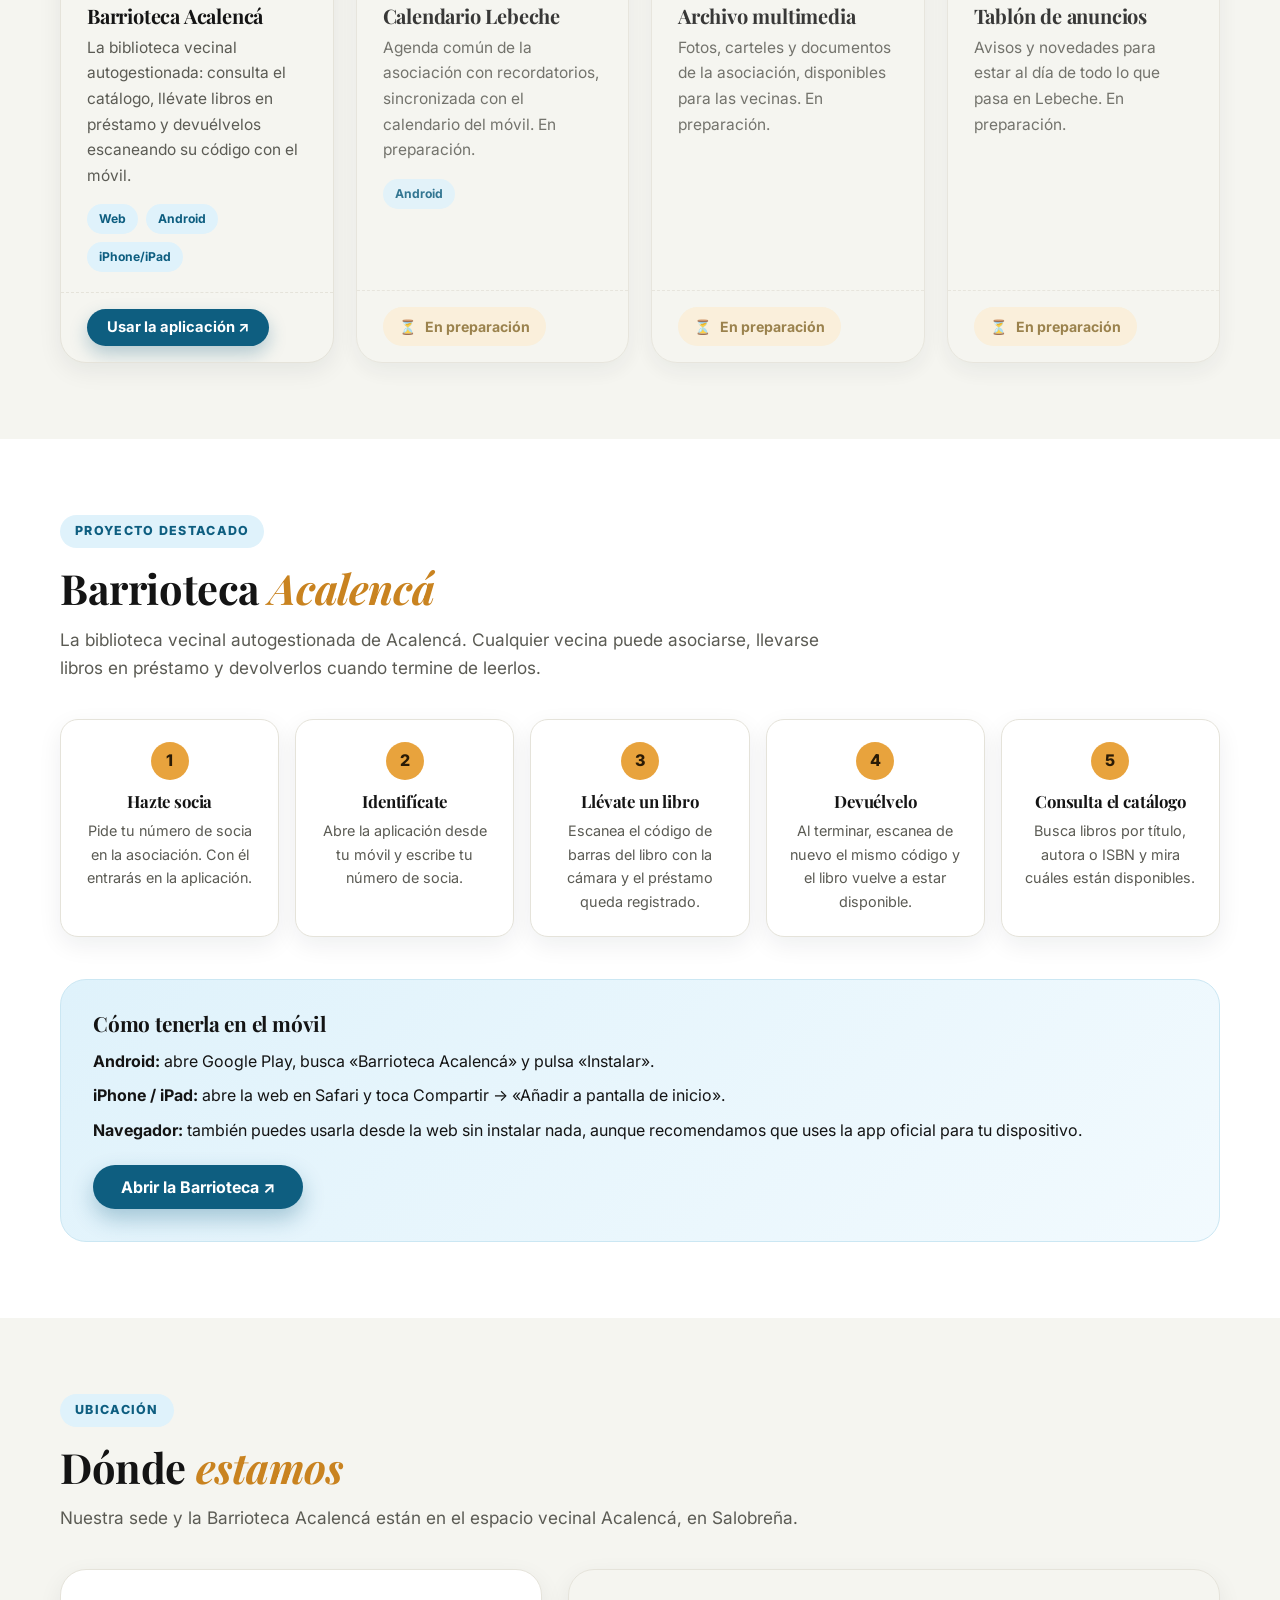
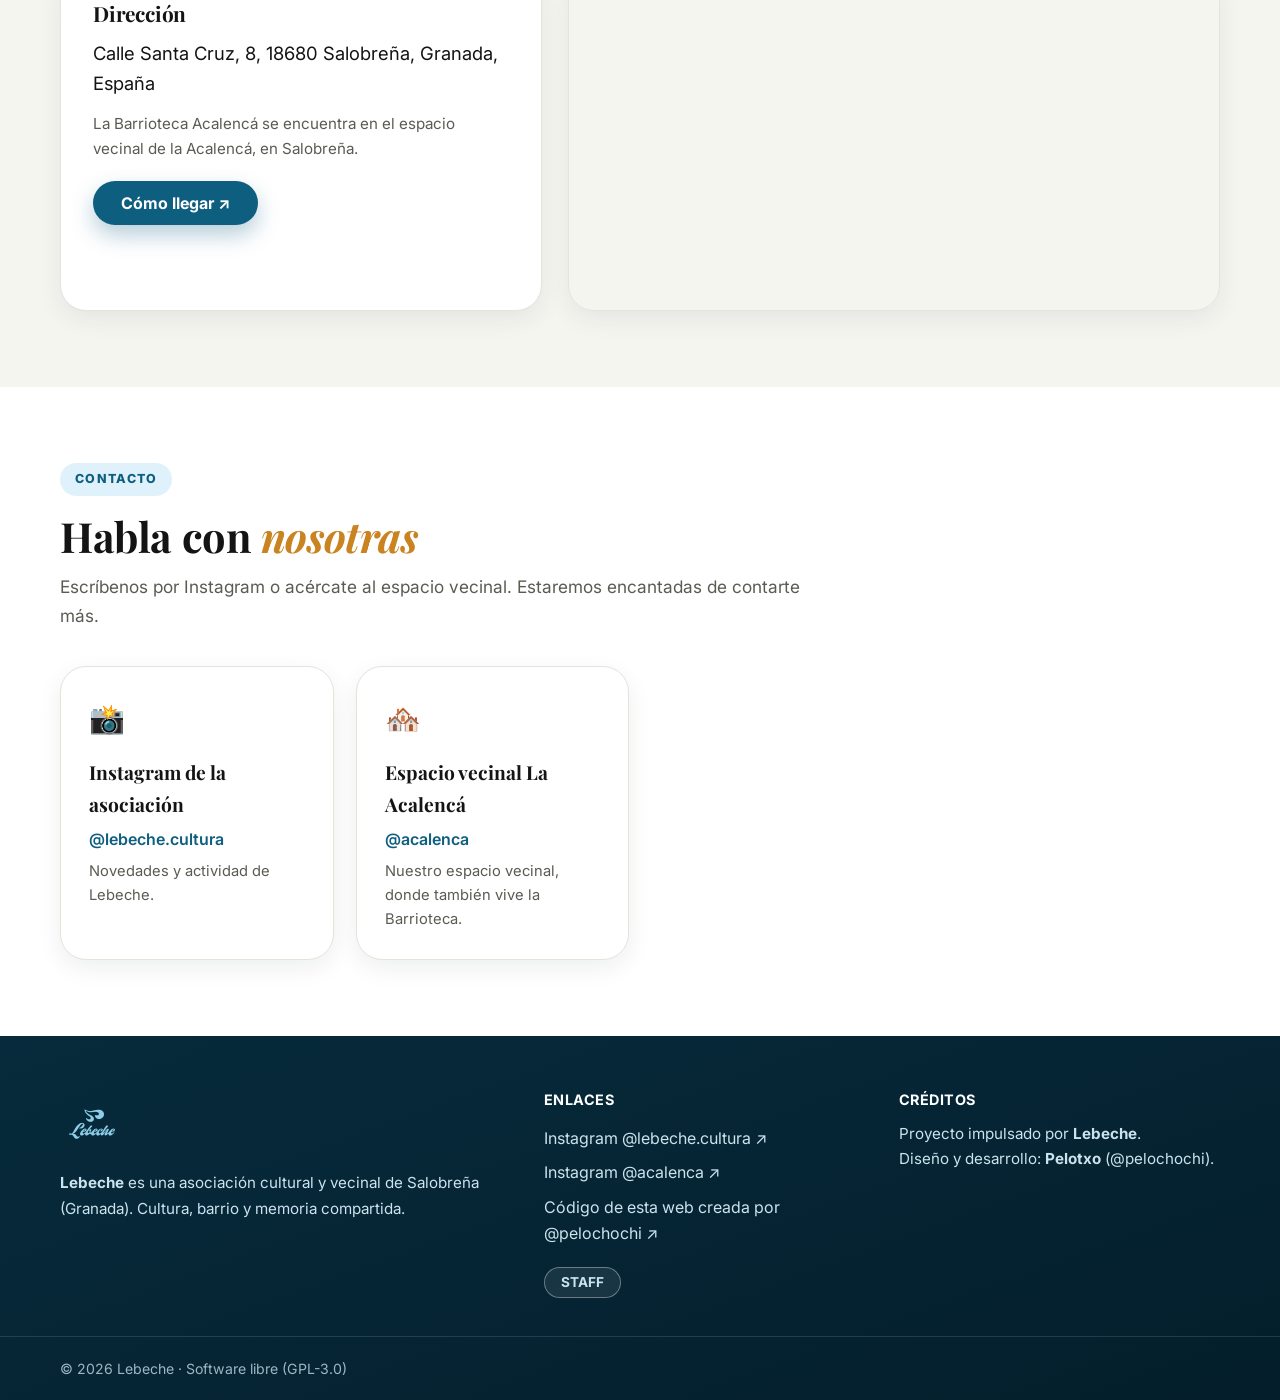
==== commit f897fe89: "fix(web): aclarar instalacion en iPhone/iPad (PWA a pantalla de inicio)" ====
--- a/index.html
+++ b/index.html
@@ -165,9 +165,9 @@
         <div class="instalacion">
           <h3>Cómo tenerla en el móvil</h3>
           <p><strong>Android:</strong> abre Google Play, busca «Barrioteca Acalencá» y pulsa «Instalar».</p>
-          <p><strong>iPhone / iPad:</strong> ¡Próximamente!</p>
+          <p><strong>iPhone / iPad:</strong> abre la web en Safari y toca Compartir → «Añadir a pantalla de inicio».</p>
           <p><strong>Navegador:</strong> también puedes usarla desde la web sin instalar nada, aunque recomendamos que
-            uses la app oficial para tu dispositivo</p>
+            uses la app oficial para tu dispositivo.</p>
           <a href="https://pelotxo.synology.me/barrioteca/" target="_blank" rel="noopener"
             class="boton boton--azul">Abrir la Barrioteca ↗</a>
         </div>
@@ -178,7 +178,7 @@
       <div class="contenedor">
         <p class="etiqueta">Ubicación</p>
         <h2 class="titulo">Dónde <em>estamos</em></h2>
-        <p class="intro">Nuestra sede y la Barrioteca Acalencá están en el espacio vecinal de Acalencá, en Salobreña.
+        <p class="intro">Nuestra sede y la Barrioteca Acalencá están en el espacio vecinal Acalencá, en Salobreña.
         </p>
         <div class="ubicacion">
           <div class="ubicacion__datos">
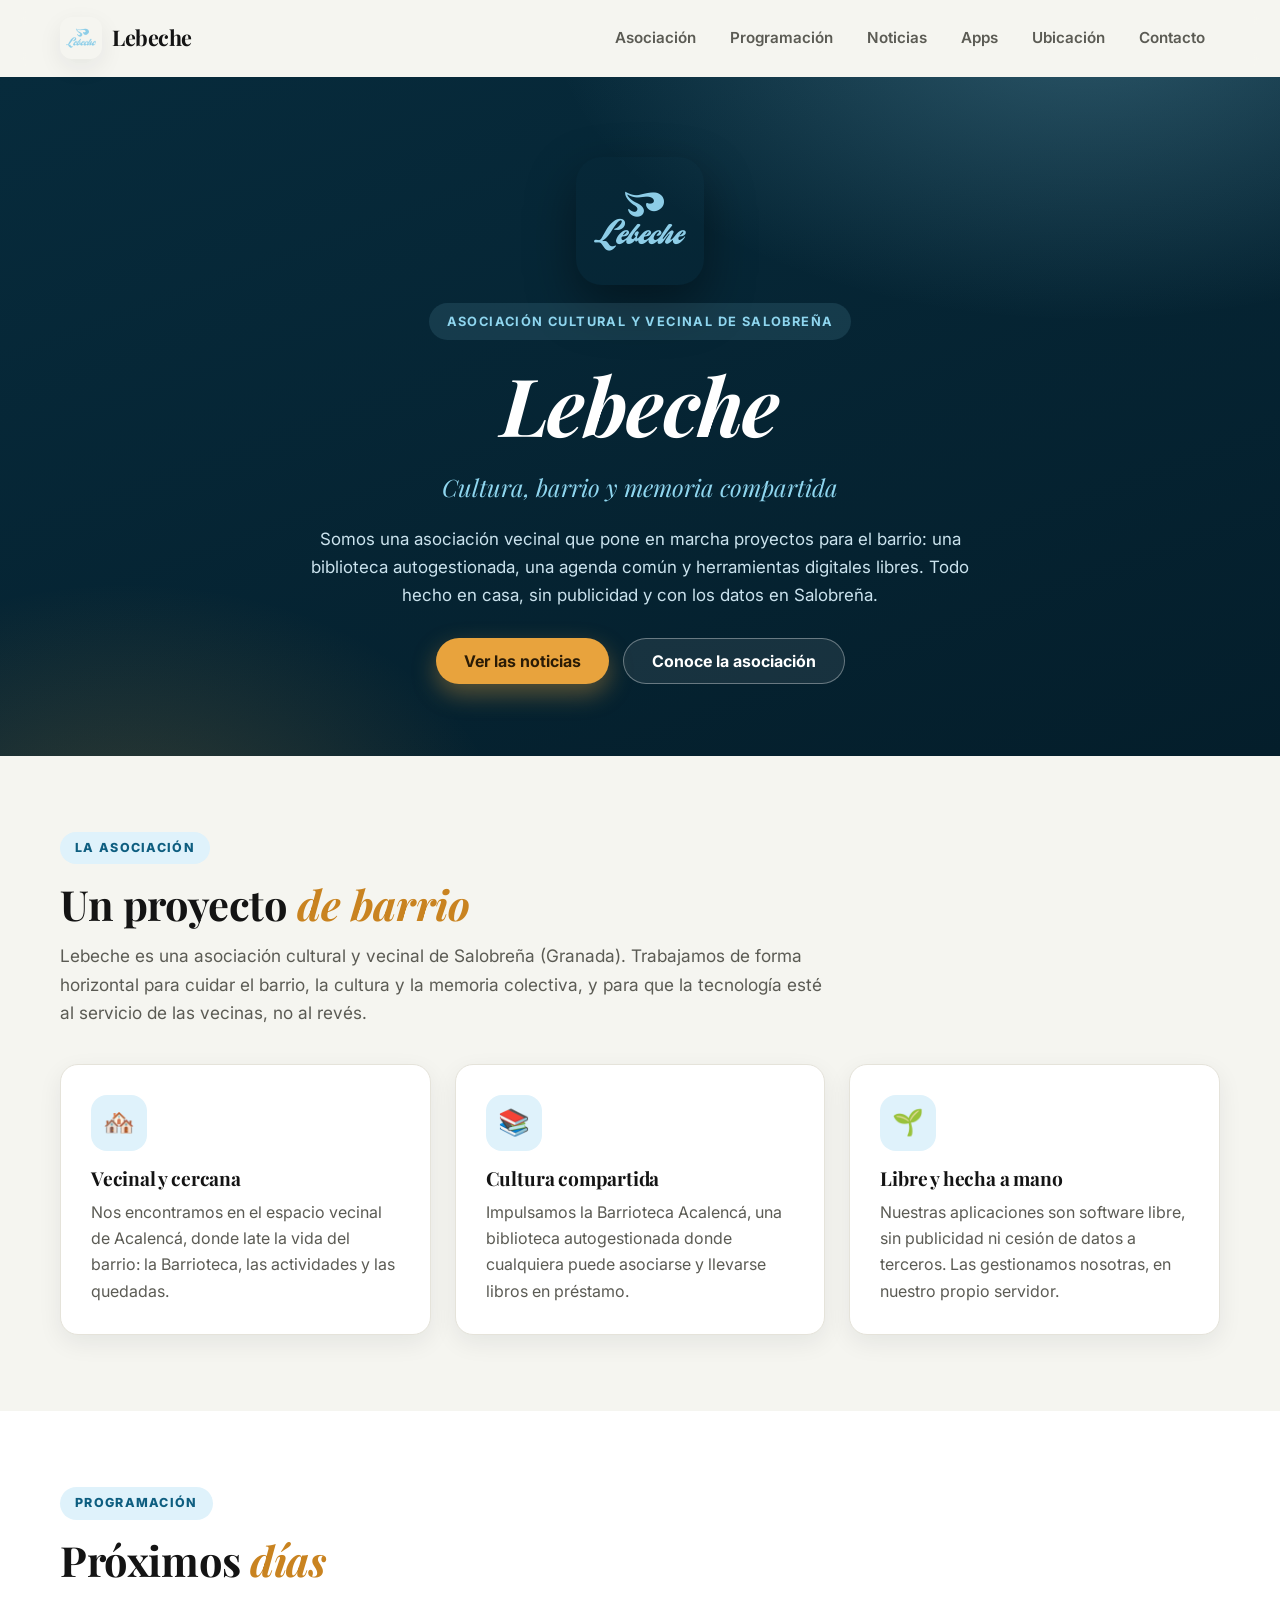
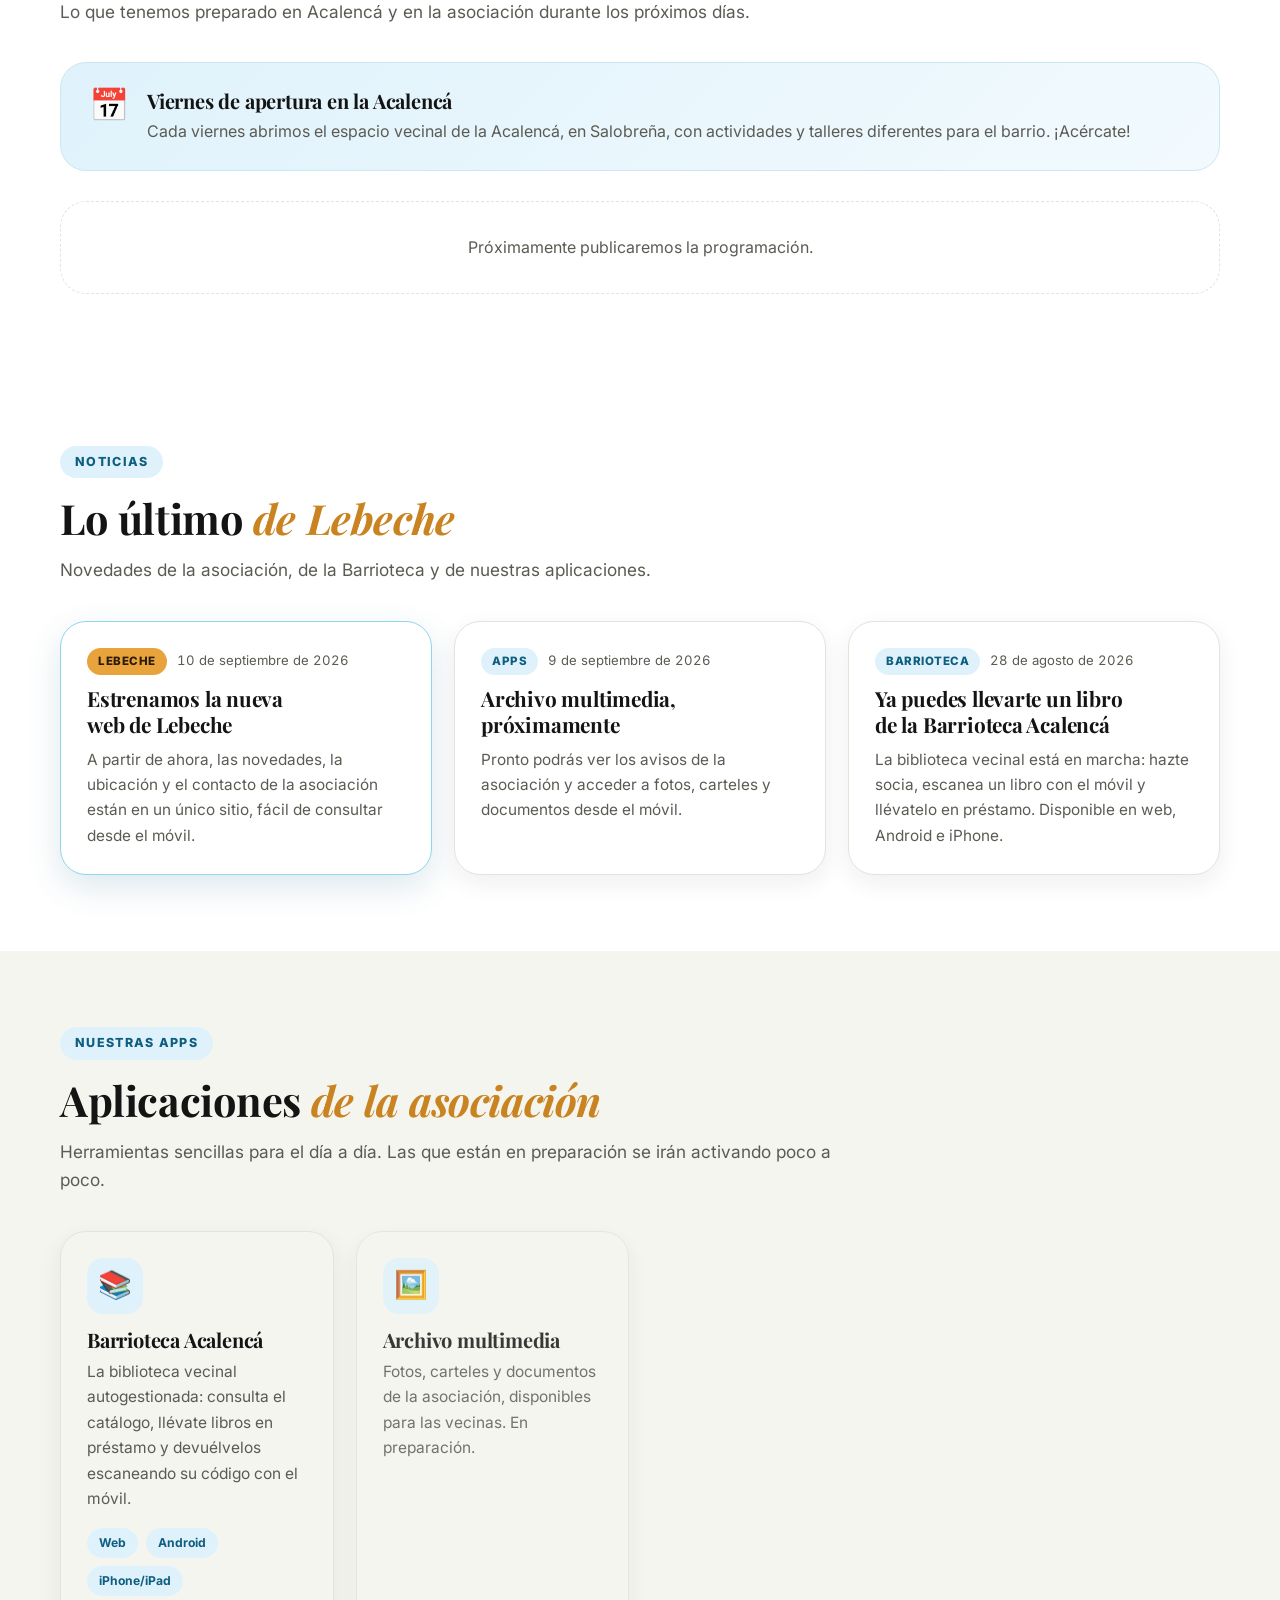
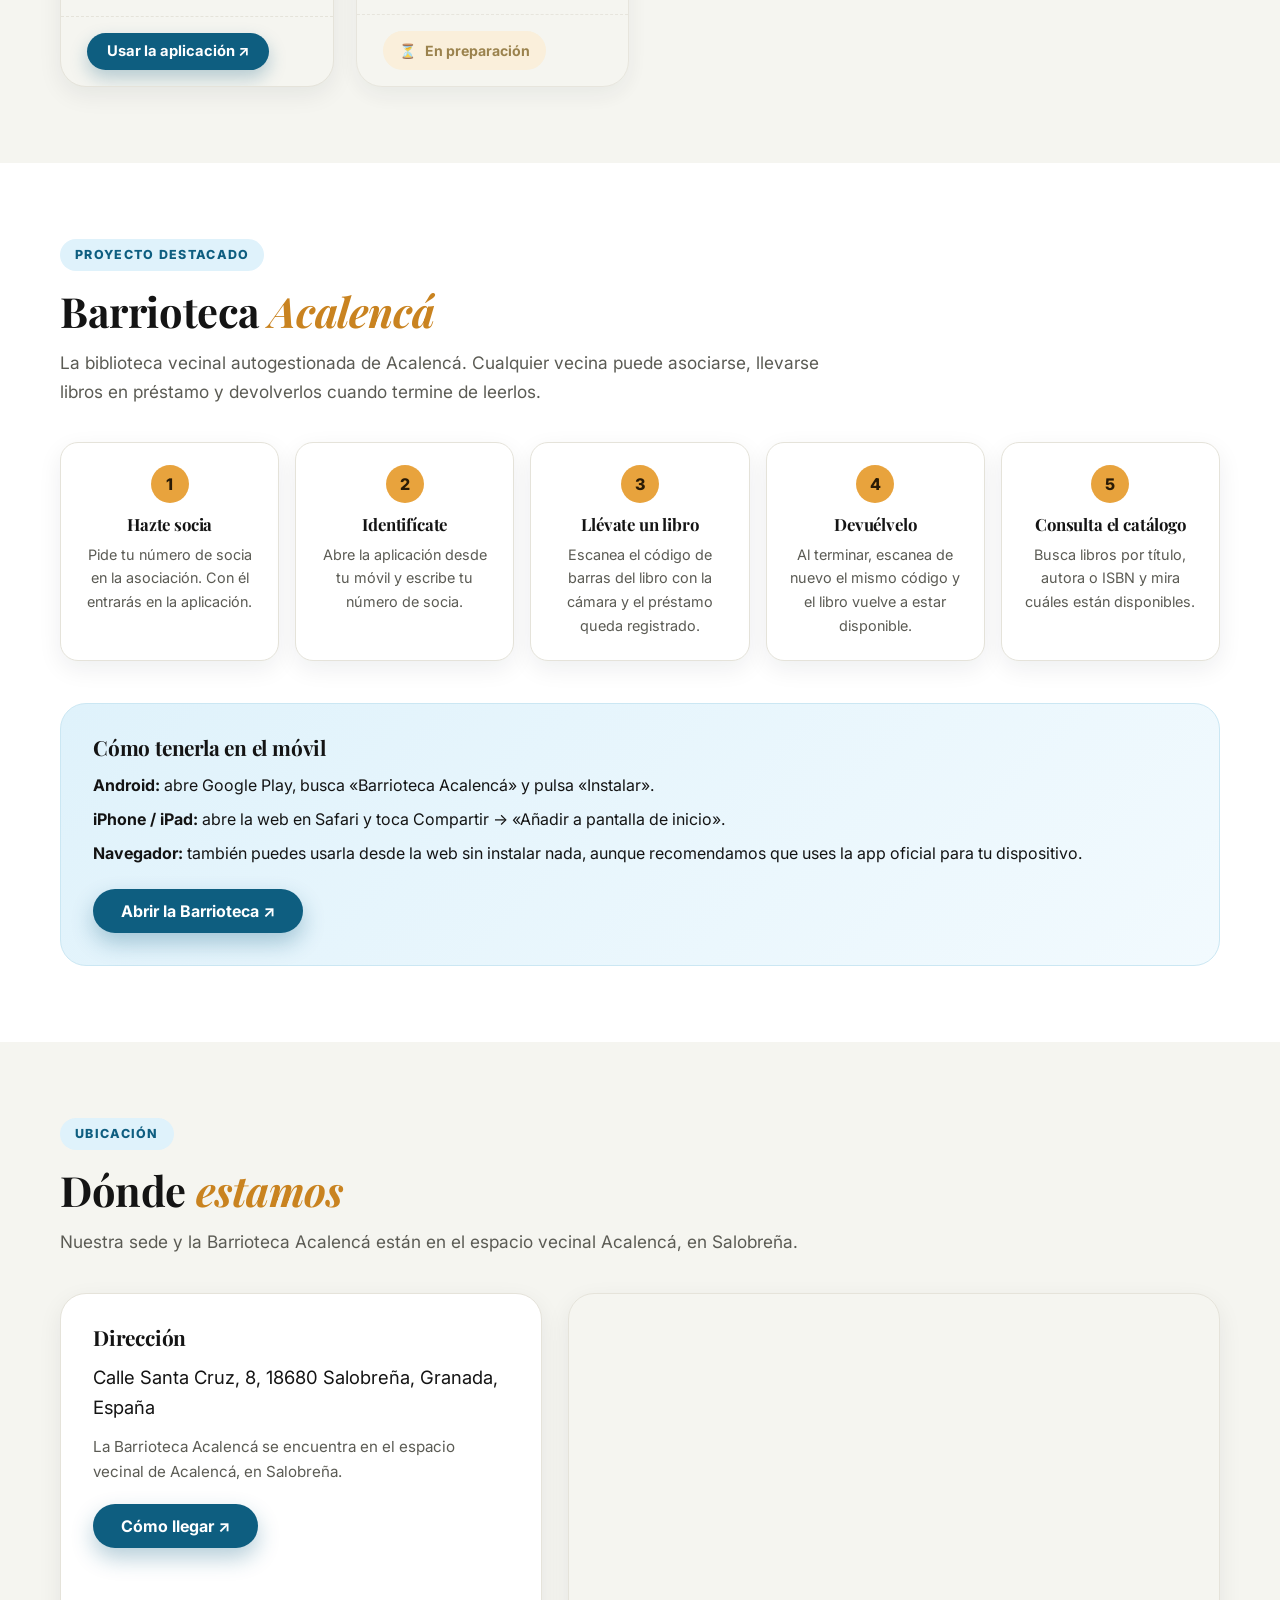
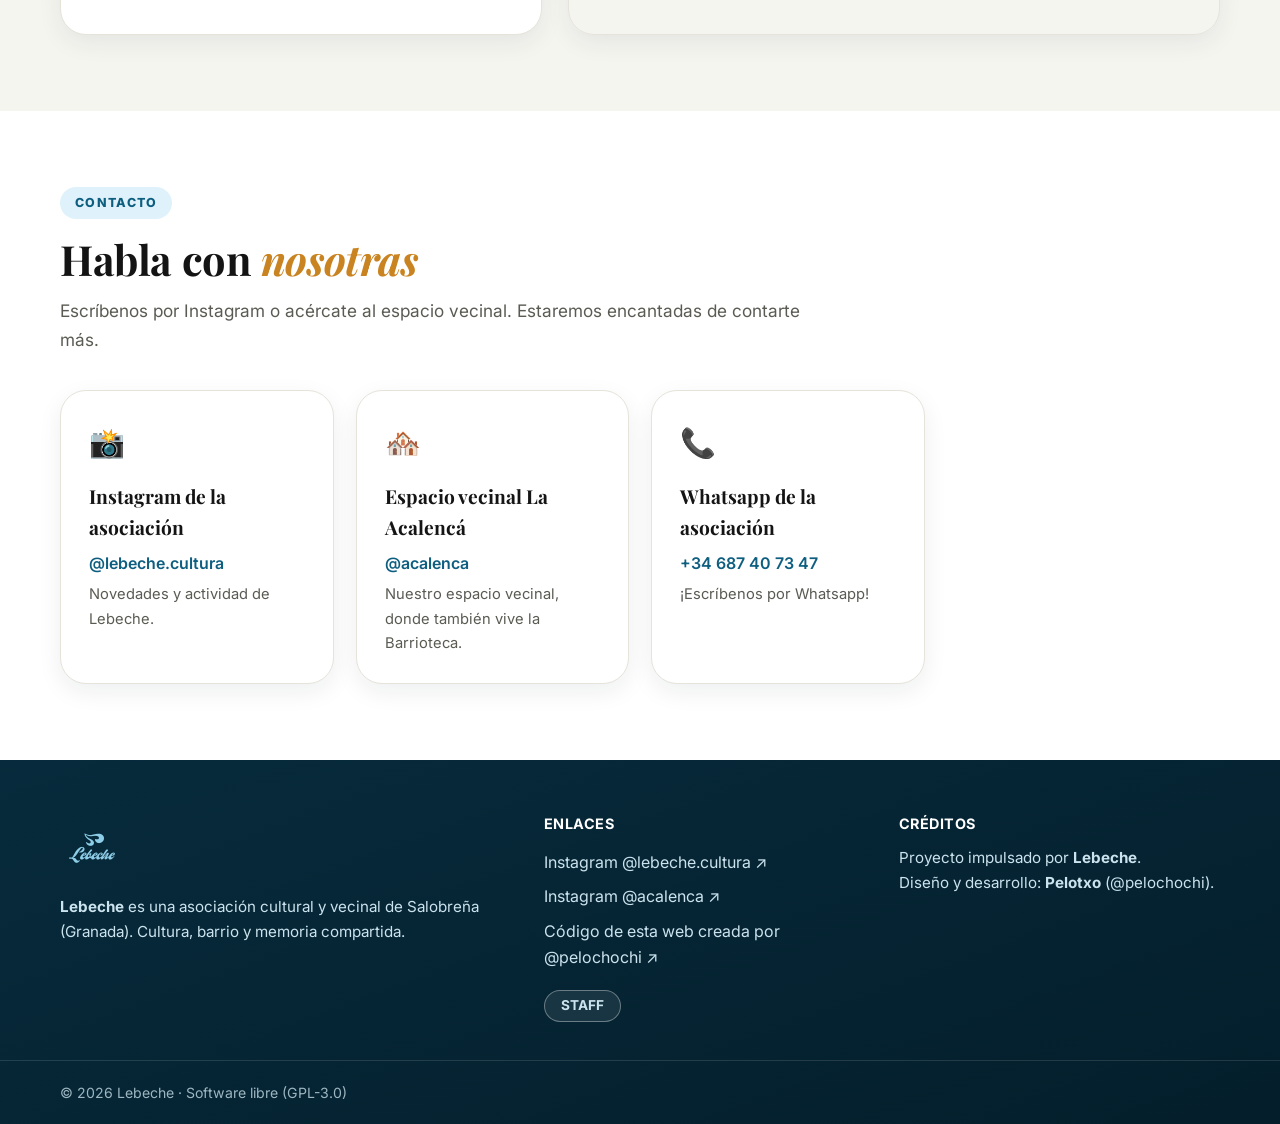
==== commit 2c52c1b5: "corrientelebeche.es: dominio paraguas (canonico www), calendario y URLs actualizadas" ====
--- a/index.html
+++ b/index.html
@@ -8,6 +8,14 @@
   <meta name="description"
     content="Lebeche es la asociación cultural y vecinal de Salobreña (Granada). Impulsamos la Barrioteca Acalencá y otras aplicaciones libres para el barrio.">
   <meta name="theme-color" content="#072B3C">
+  <link rel="canonical" href="https://www.corrientelebeche.es/lebeche/">
+  <meta property="og:site_name" content="Lebeche">
+  <meta property="og:title" content="Lebeche · Asociación cultural y vecinal de Salobreña">
+  <meta property="og:description" content="Lebeche es la asociación cultural y vecinal de Salobreña (Granada). Impulsamos la Barrioteca Acalencá y otras aplicaciones libres para el barrio.">
+  <meta property="og:url" content="https://www.corrientelebeche.es/lebeche/">
+  <meta property="og:image" content="https://www.corrientelebeche.es/lebeche/assets/lebeche-logo-azul.png">
+  <meta property="og:type" content="website">
+  <meta name="twitter:card" content="summary_large_image">
   <link rel="icon" type="image/png" sizes="32x32" href="assets/favicon-32.png">
   <link rel="apple-touch-icon" href="assets/apple-touch-icon.png">
   <link rel="preconnect" href="https://fonts.googleapis.com">
@@ -75,7 +83,7 @@
           <article class="tarjeta tarjeta--valor">
             <span class="tarjeta__icono" aria-hidden="true">🏘️</span>
             <h3>Vecinal y cercana</h3>
-            <p>Nos encontramos en el espacio vecinal de la Acalencá, donde late la vida del barrio: la Barrioteca, las
+            <p>Nos encontramos en el espacio vecinal de Acalencá, donde late la vida del barrio: la Barrioteca, las
               actividades y las quedadas.</p>
           </article>
           <article class="tarjeta tarjeta--valor">
@@ -168,7 +176,7 @@
           <p><strong>iPhone / iPad:</strong> abre la web en Safari y toca Compartir → «Añadir a pantalla de inicio».</p>
           <p><strong>Navegador:</strong> también puedes usarla desde la web sin instalar nada, aunque recomendamos que
             uses la app oficial para tu dispositivo.</p>
-          <a href="https://pelotxo.synology.me/barrioteca/" target="_blank" rel="noopener"
+          <a href="https://www.corrientelebeche.es/barrioteca/" target="_blank" rel="noopener"
             class="boton boton--azul">Abrir la Barrioteca ↗</a>
         </div>
       </div>
@@ -219,7 +227,7 @@
         <a href="https://www.instagram.com/lebeche.cultura/" target="_blank" rel="noopener">Instagram @lebeche.cultura
           ↗</a>
         <a href="https://www.instagram.com/acalenca/" target="_blank" rel="noopener">Instagram @acalenca ↗</a>
-        <a href="https://github.com/jesuscastilla/LEBECHE" target="_blank" rel="noopener">Código de esta web creada por
+        <a href="https://www.corrientelebeche.es/portfolio/" target="_blank" rel="noopener">Código de esta web creada por
           @pelochochi ↗</a>
         <a href="admin/index.php" class="boton boton--fantasma"
           style="margin-top: 16px; padding: 8px 16px; font-size: 0.85rem; width: fit-content;">STAFF</a>
--- a/css/styles.css
+++ b/css/styles.css
@@ -173,6 +173,11 @@
 .evento__hora{font-size:.85rem;font-weight:700;color:var(--ambar-oscuro);font-variant-numeric:tabular-nums}
 .evento__titulo{font-size:1.25rem}
 .evento__texto{color:var(--tinta-suave);font-size:.95rem}
+.evento__acciones{display:flex;align-items:center;gap:10px;flex-wrap:wrap;margin-top:4px}
+.evento__calendario{display:inline-flex;align-items:center;font-size:.82rem;font-weight:700;color:var(--azul-profundo);background:var(--azul-claro);padding:8px 15px;border-radius:999px;transition:background .2s ease,transform .2s ease,color .2s ease}
+.evento__calendario:hover{background:var(--azul);transform:translateY(-1px);color:var(--azul-noche)}
+.evento__google{font-size:.82rem;font-weight:700;color:var(--ambar-oscuro)}
+.evento__google:hover{color:var(--ambar)}
 .programacion__vacia{background:var(--blanco);border:1px dashed var(--borde);border-radius:var(--radio-xl);padding:32px;text-align:center;color:var(--tinta-suave)}
 
 /* Pie */
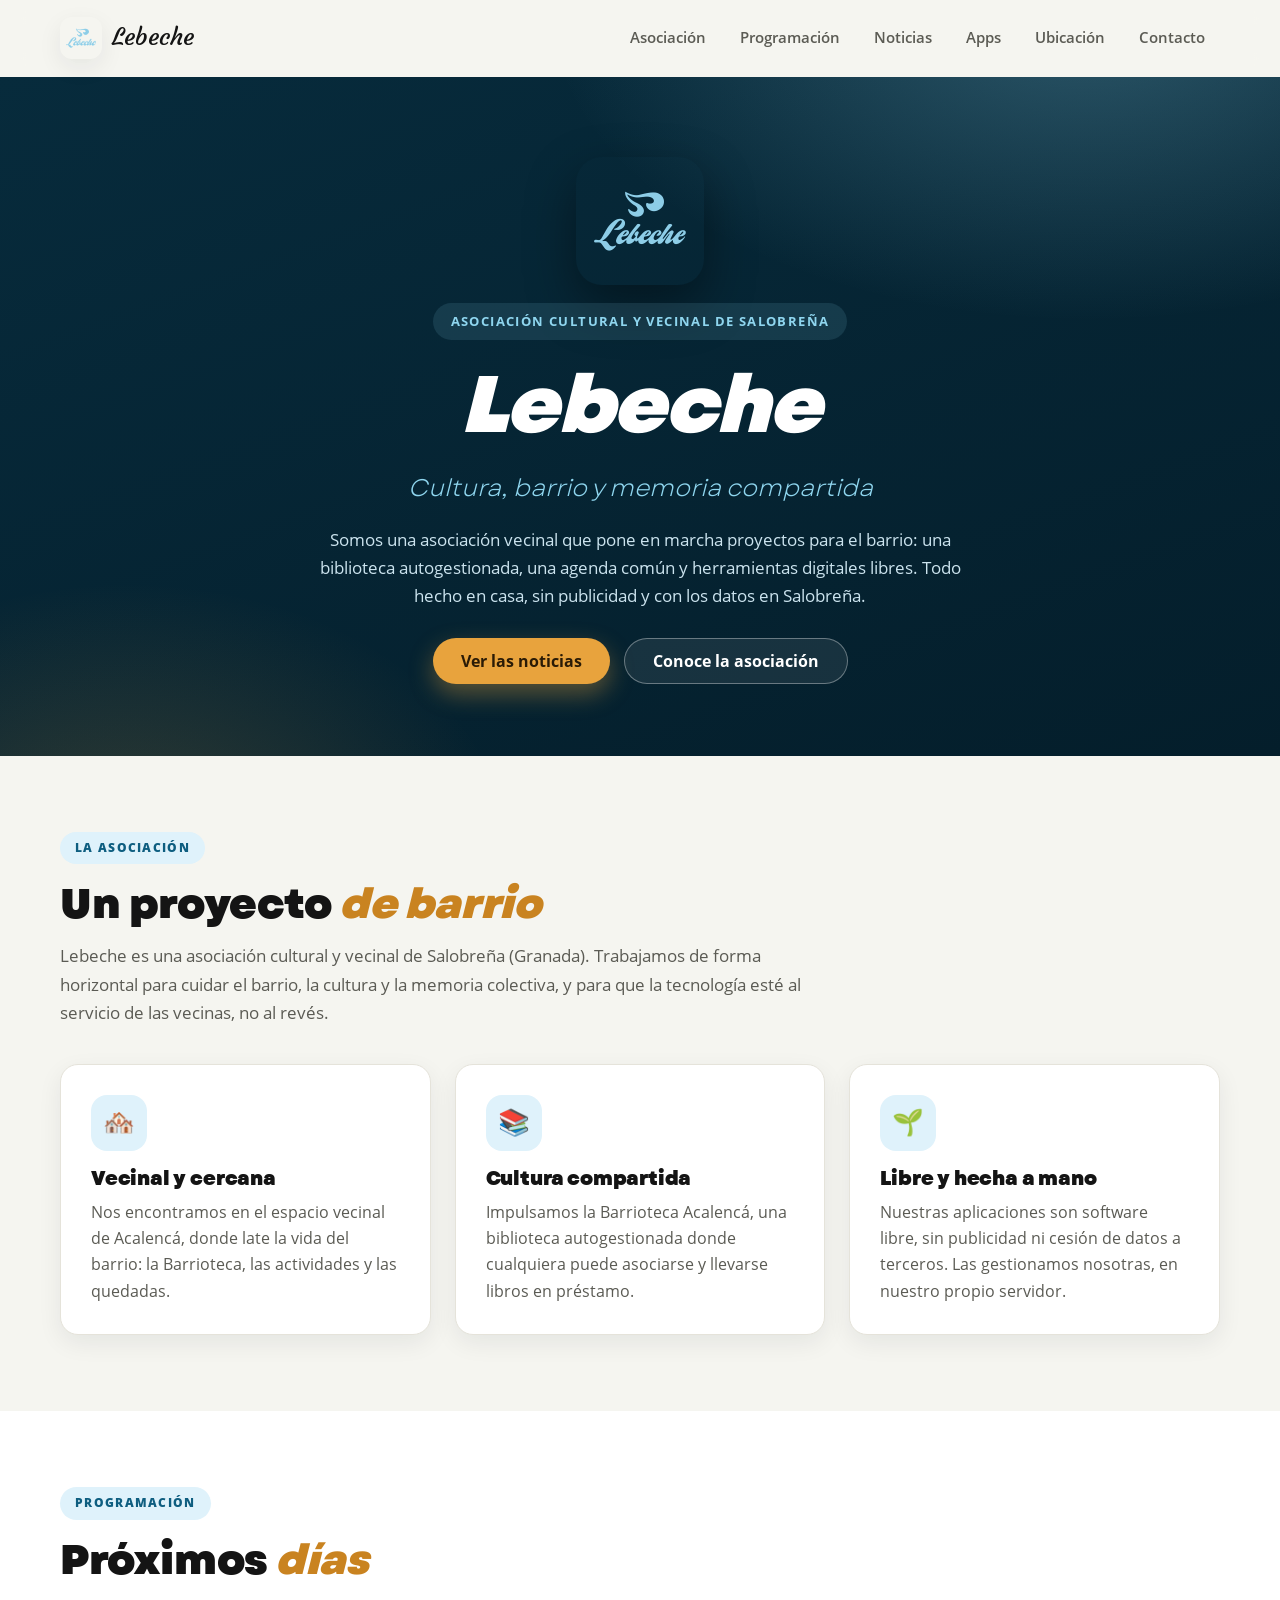
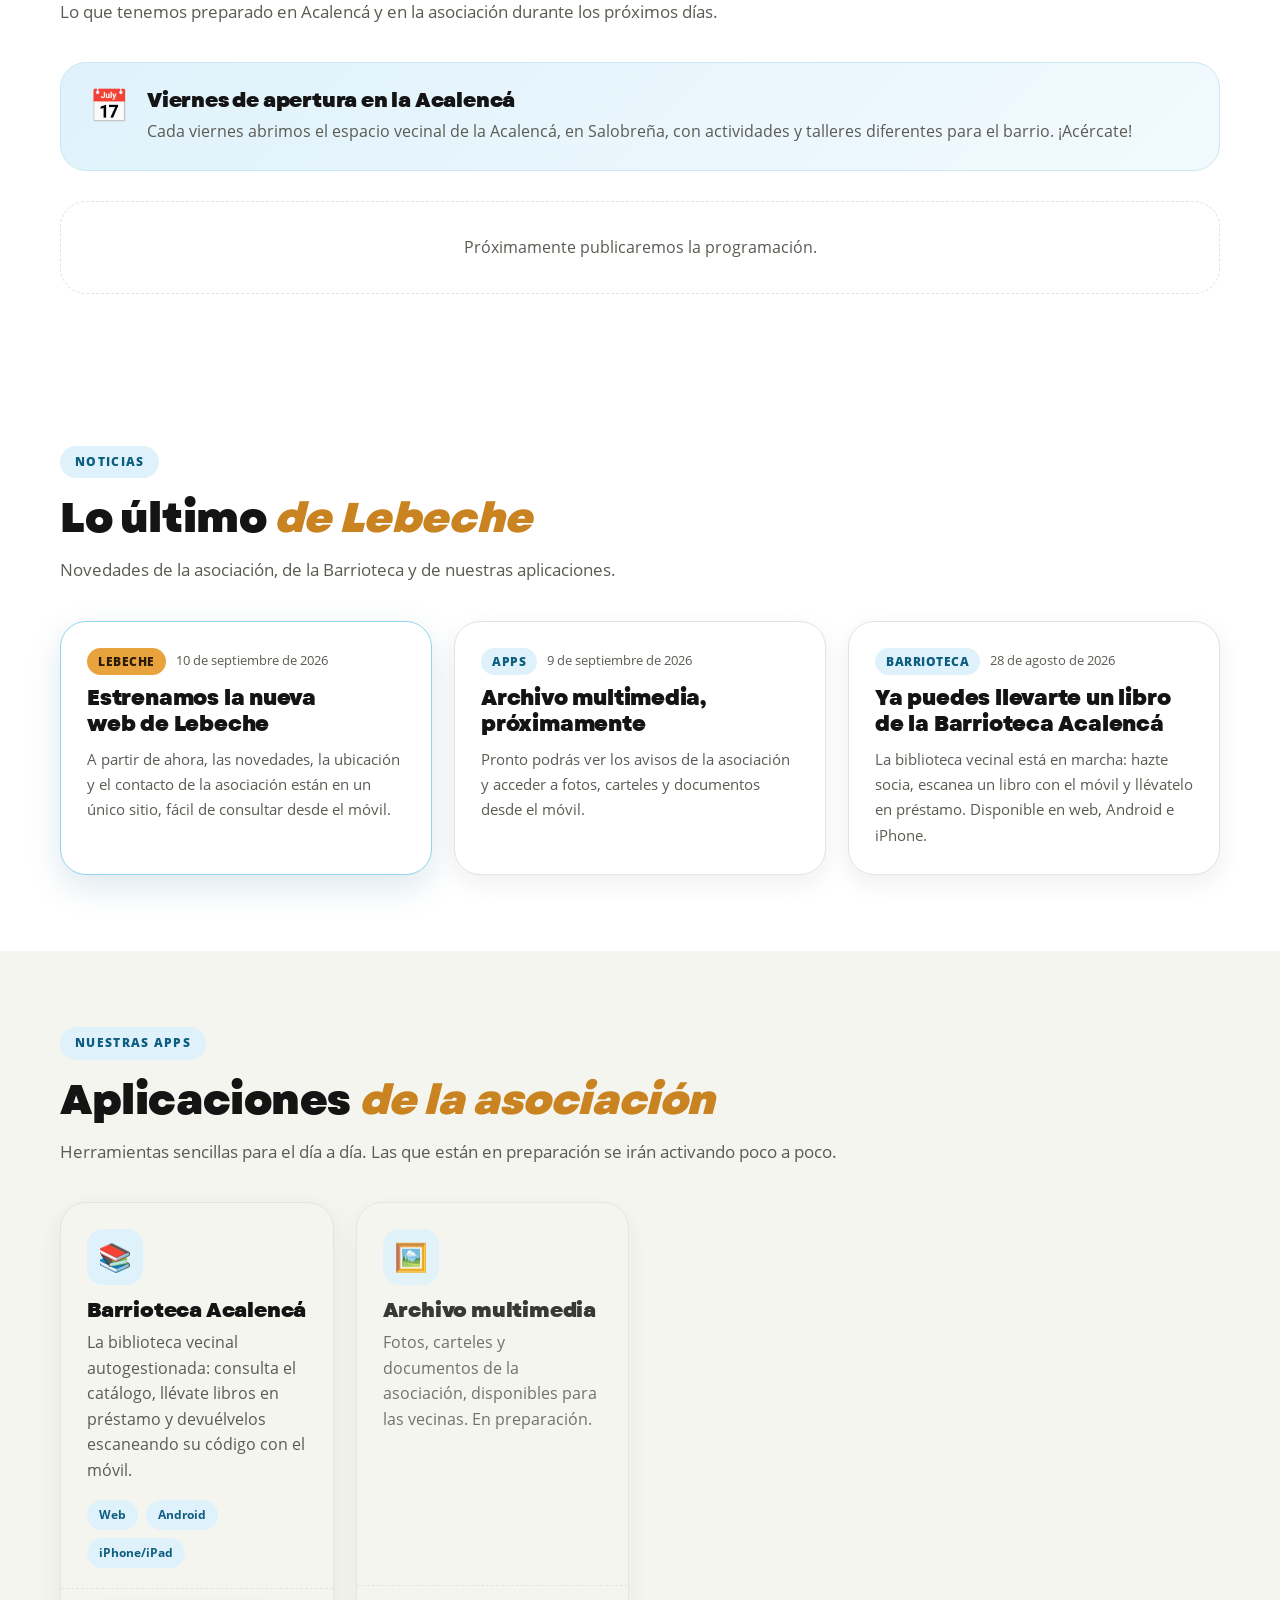
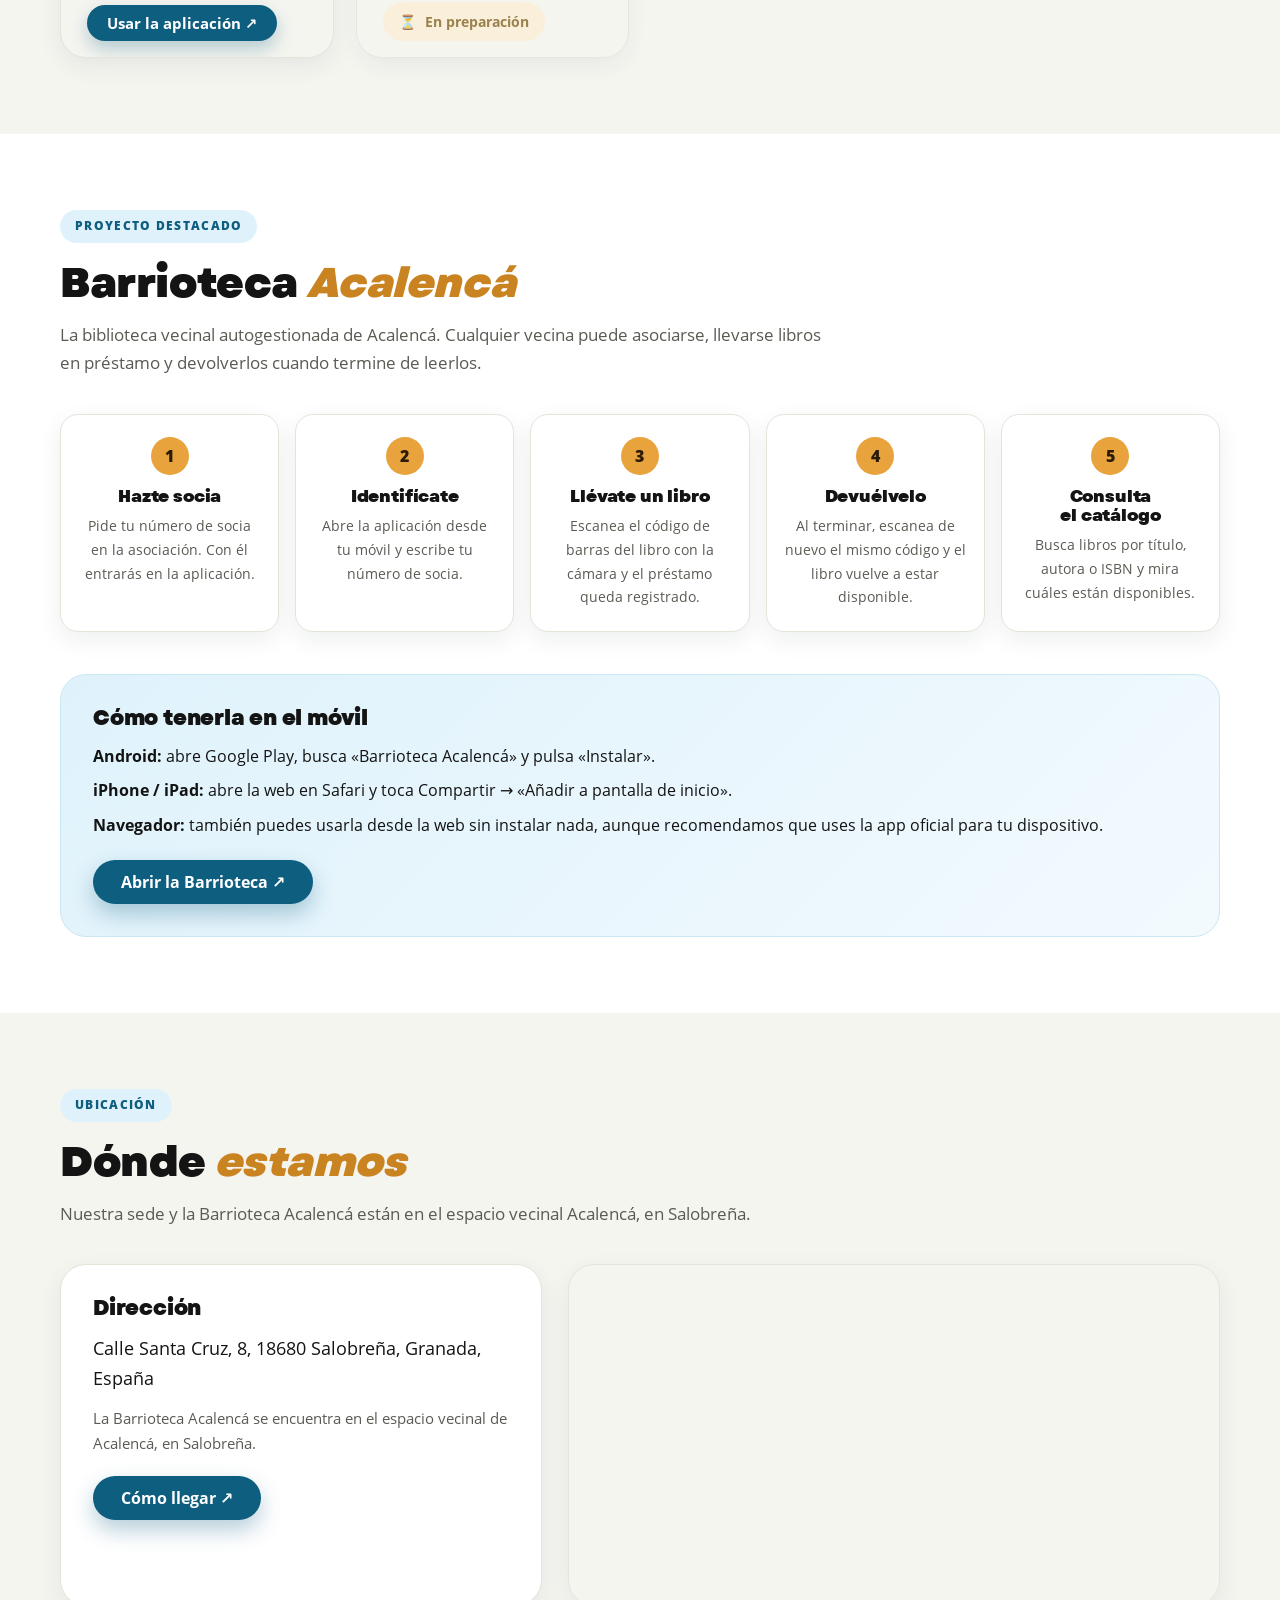
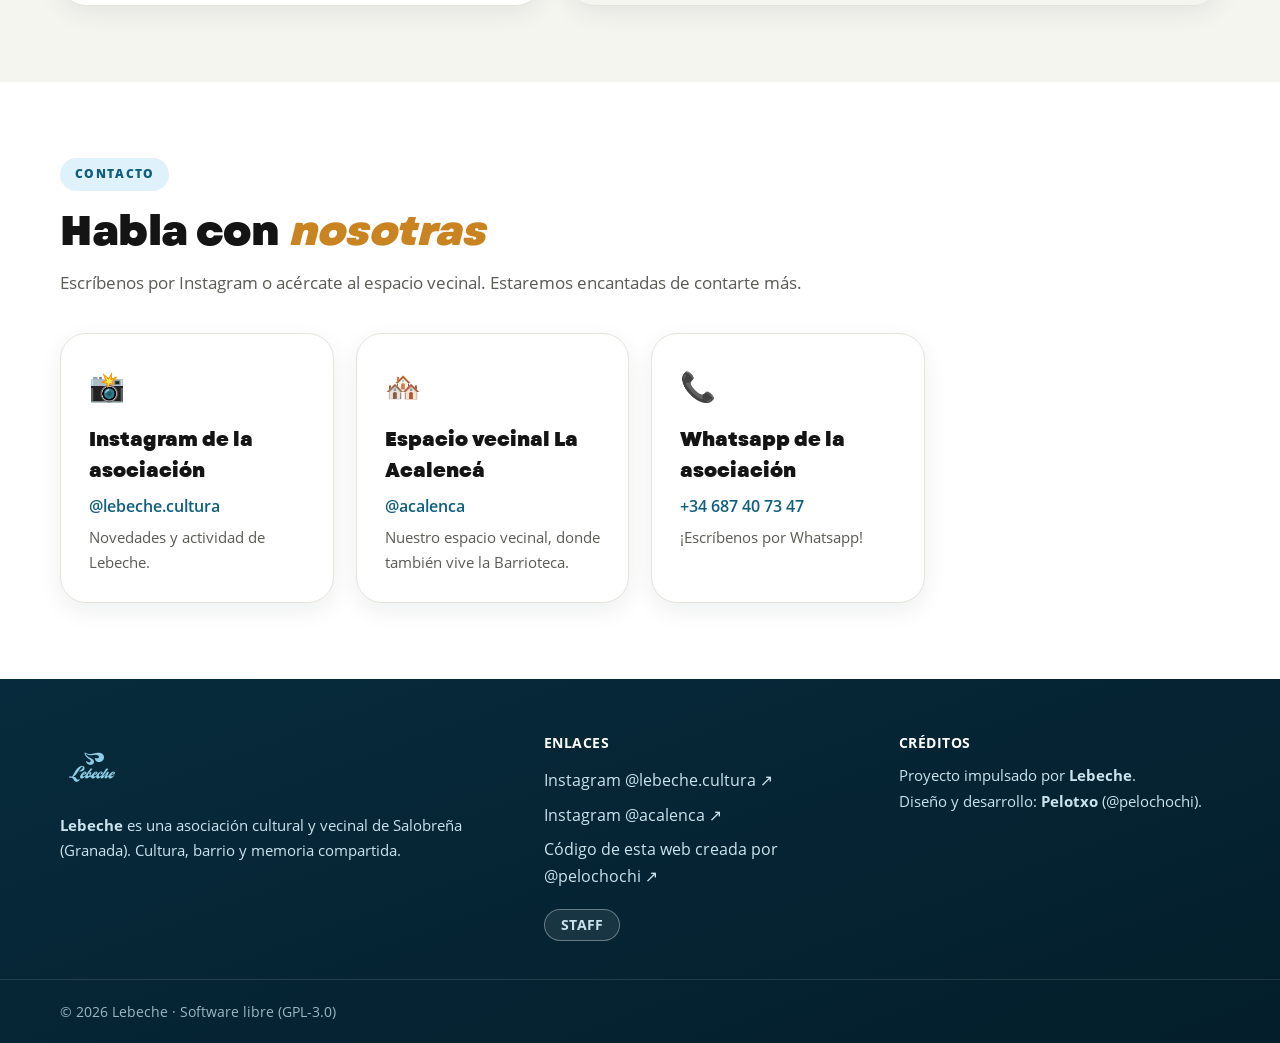
==== commit 8fb5a5a5: "feat: tipografías de marca (Courgette/Garet/Open Sans) autohospedadas" ====
--- a/index.html
+++ b/index.html
@@ -18,10 +18,6 @@
   <meta name="twitter:card" content="summary_large_image">
   <link rel="icon" type="image/png" sizes="32x32" href="assets/favicon-32.png">
   <link rel="apple-touch-icon" href="assets/apple-touch-icon.png">
-  <link rel="preconnect" href="https://fonts.googleapis.com">
-  <link rel="preconnect" href="https://fonts.gstatic.com" crossorigin>
-  <link rel="stylesheet"
-    href="https://fonts.googleapis.com/css2?family=Inter:wght@400;500;600;700;800&family=Playfair+Display:ital,wght@0,500;0,600;0,700;1,500;1,600;1,700&display=swap">
   <link rel="stylesheet" href="css/styles.css">
 </head>
 
--- a/css/styles.css
+++ b/css/styles.css
@@ -1,3 +1,13 @@
+@font-face{font-family:"Courgette";src:url("../fonts/Courgette-Regular.ttf") format("truetype");font-weight:400;font-style:normal;font-display:swap}
+@font-face{font-family:"Garet";src:url("../fonts/Garet-Book.ttf") format("truetype");font-weight:400;font-style:normal;font-display:swap}
+@font-face{font-family:"Garet";src:url("../fonts/Garet-Heavy.ttf") format("truetype");font-weight:700;font-style:normal;font-display:swap}
+@font-face{font-family:"Open Sans";src:url("../fonts/OpenSans-Regular.ttf") format("truetype");font-weight:400;font-style:normal;font-display:swap}
+@font-face{font-family:"Open Sans";src:url("../fonts/OpenSans-Italic.ttf") format("truetype");font-weight:400;font-style:italic;font-display:swap}
+@font-face{font-family:"Open Sans";src:url("../fonts/OpenSans-Semibold.ttf") format("truetype");font-weight:600;font-style:normal;font-display:swap}
+@font-face{font-family:"Open Sans";src:url("../fonts/OpenSans-Bold.ttf") format("truetype");font-weight:700;font-style:normal;font-display:swap}
+@font-face{font-family:"Open Sans";src:url("../fonts/OpenSans-BoldItalic.ttf") format("truetype");font-weight:700;font-style:italic;font-display:swap}
+@font-face{font-family:"Open Sans";src:url("../fonts/OpenSans-ExtraBold.ttf") format("truetype");font-weight:800;font-style:normal;font-display:swap}
+
 :root{
   --papel:#F5F5F0;
   --papel-2:#EFEDE4;
@@ -17,8 +27,9 @@
   --radio-xl:26px;
   --sombra:0 18px 44px rgba(4,30,43,.12);
   --sombra-suave:0 8px 24px rgba(4,30,43,.07);
-  --fuente:"Inter",system-ui,-apple-system,"Segoe UI",Roboto,"Helvetica Neue",Arial,sans-serif;
-  --fuente-titulos:"Playfair Display",Georgia,"Times New Roman",serif;
+  --fuente:"Open Sans",system-ui,-apple-system,"Segoe UI",Roboto,"Helvetica Neue",Arial,sans-serif;
+  --fuente-titulos:"Garet","Open Sans",Georgia,sans-serif;
+  --fuente-marca:"Courgette","Garet",cursive;
 }
 
 *{box-sizing:border-box;margin:0;padding:0}
@@ -47,7 +58,7 @@
 
 .marca{display:flex;align-items:center;gap:10px;color:var(--tinta)}
 .marca__logo{width:42px;height:42px;border-radius:12px;box-shadow:var(--sombra-suave)}
-.marca__texto{font-family:var(--fuente-titulos);font-weight:700;font-size:1.35rem;letter-spacing:-.02em}
+.marca__texto{font-family:var(--fuente-marca);font-weight:400;font-size:1.5rem}
 
 .menu{display:flex;gap:4px;margin-left:auto;align-items:center}
 .menu a{padding:9px 15px;border-radius:999px;color:var(--tinta-suave);font-weight:600;font-size:.95rem;transition:background .2s ease,color .2s ease}
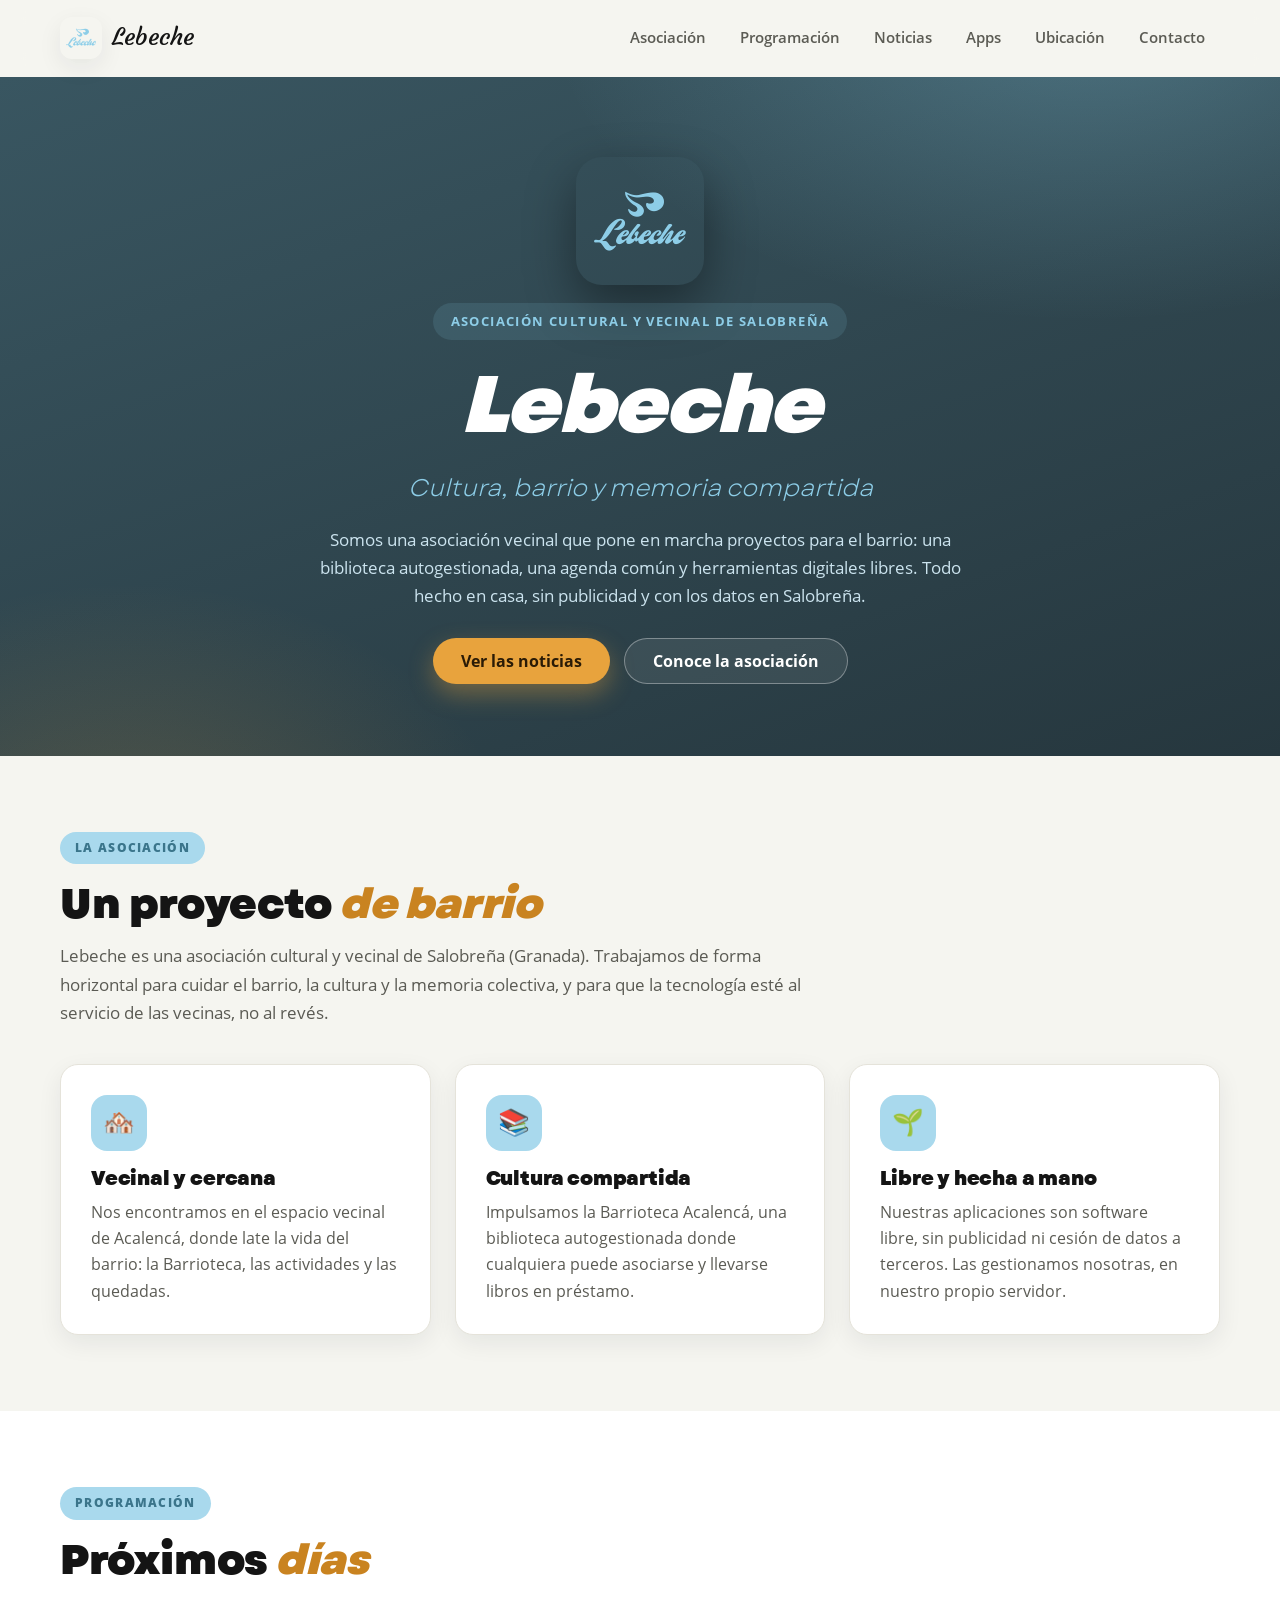
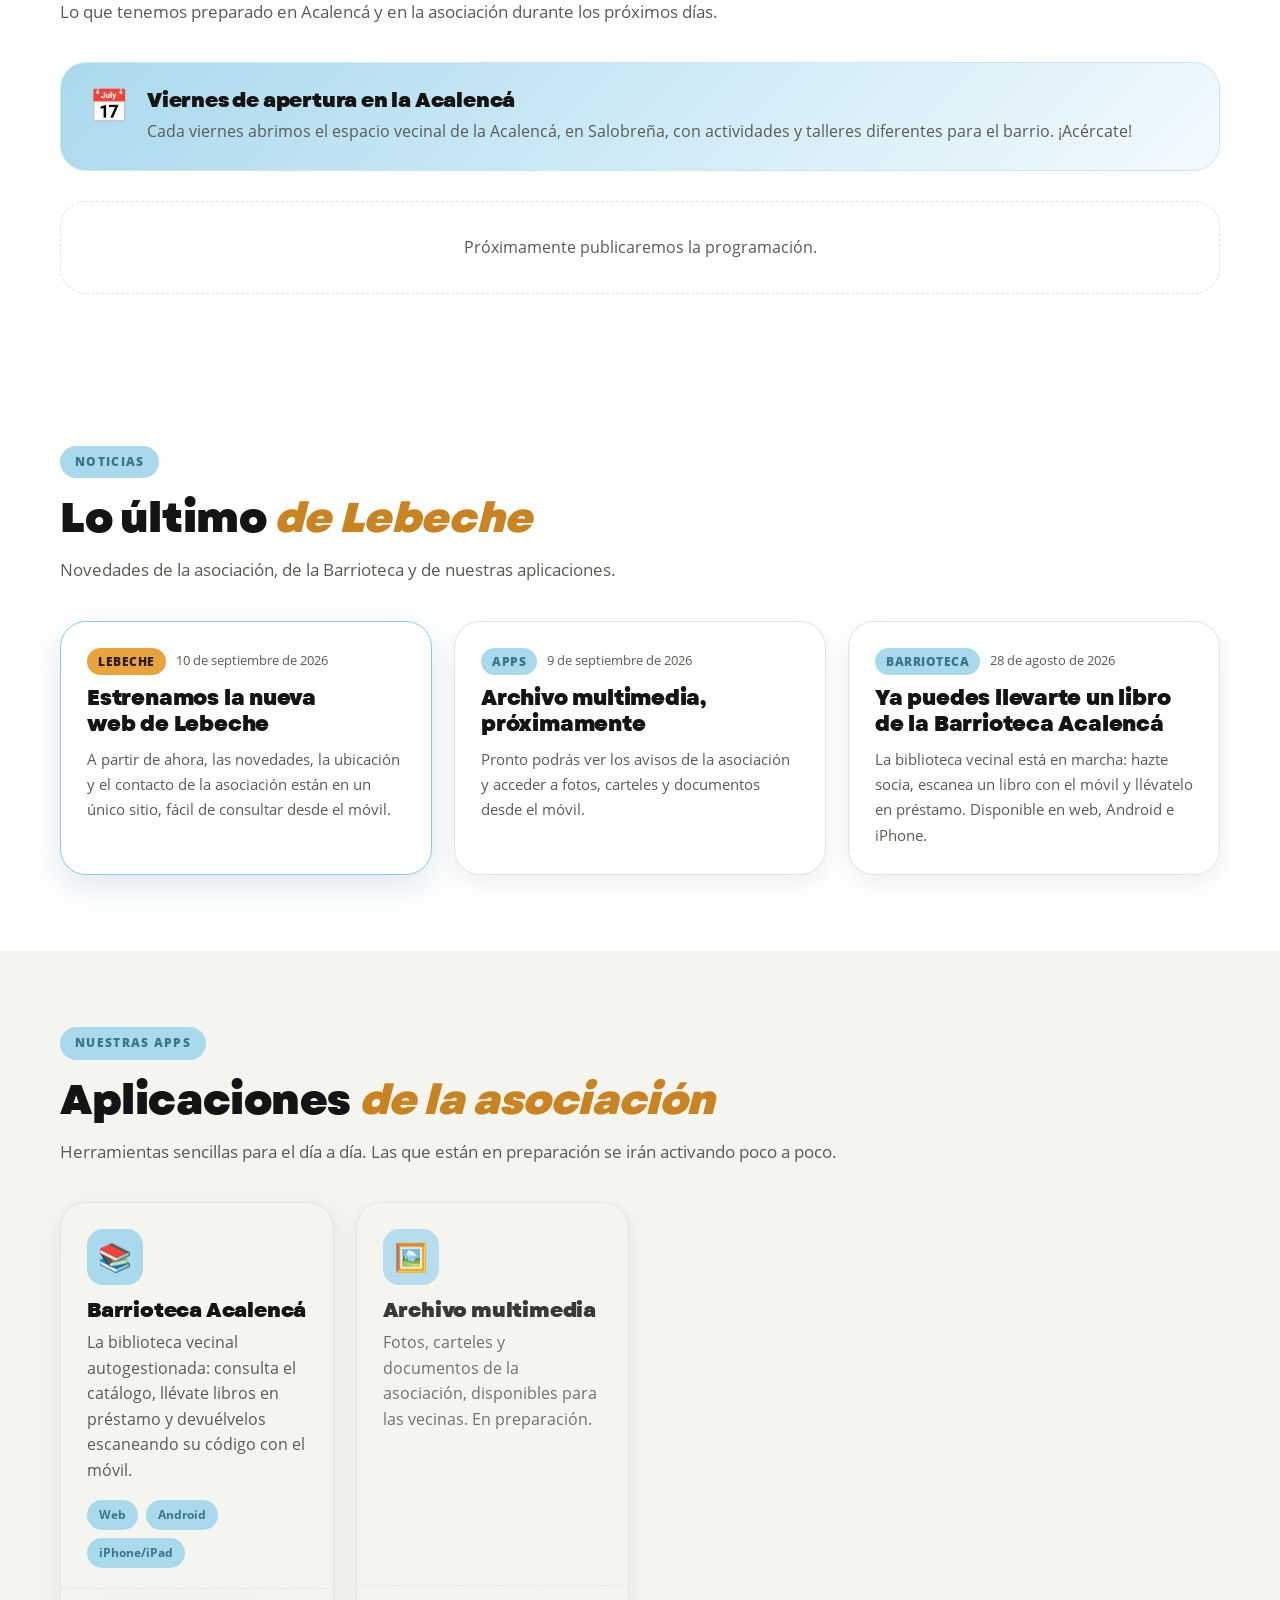
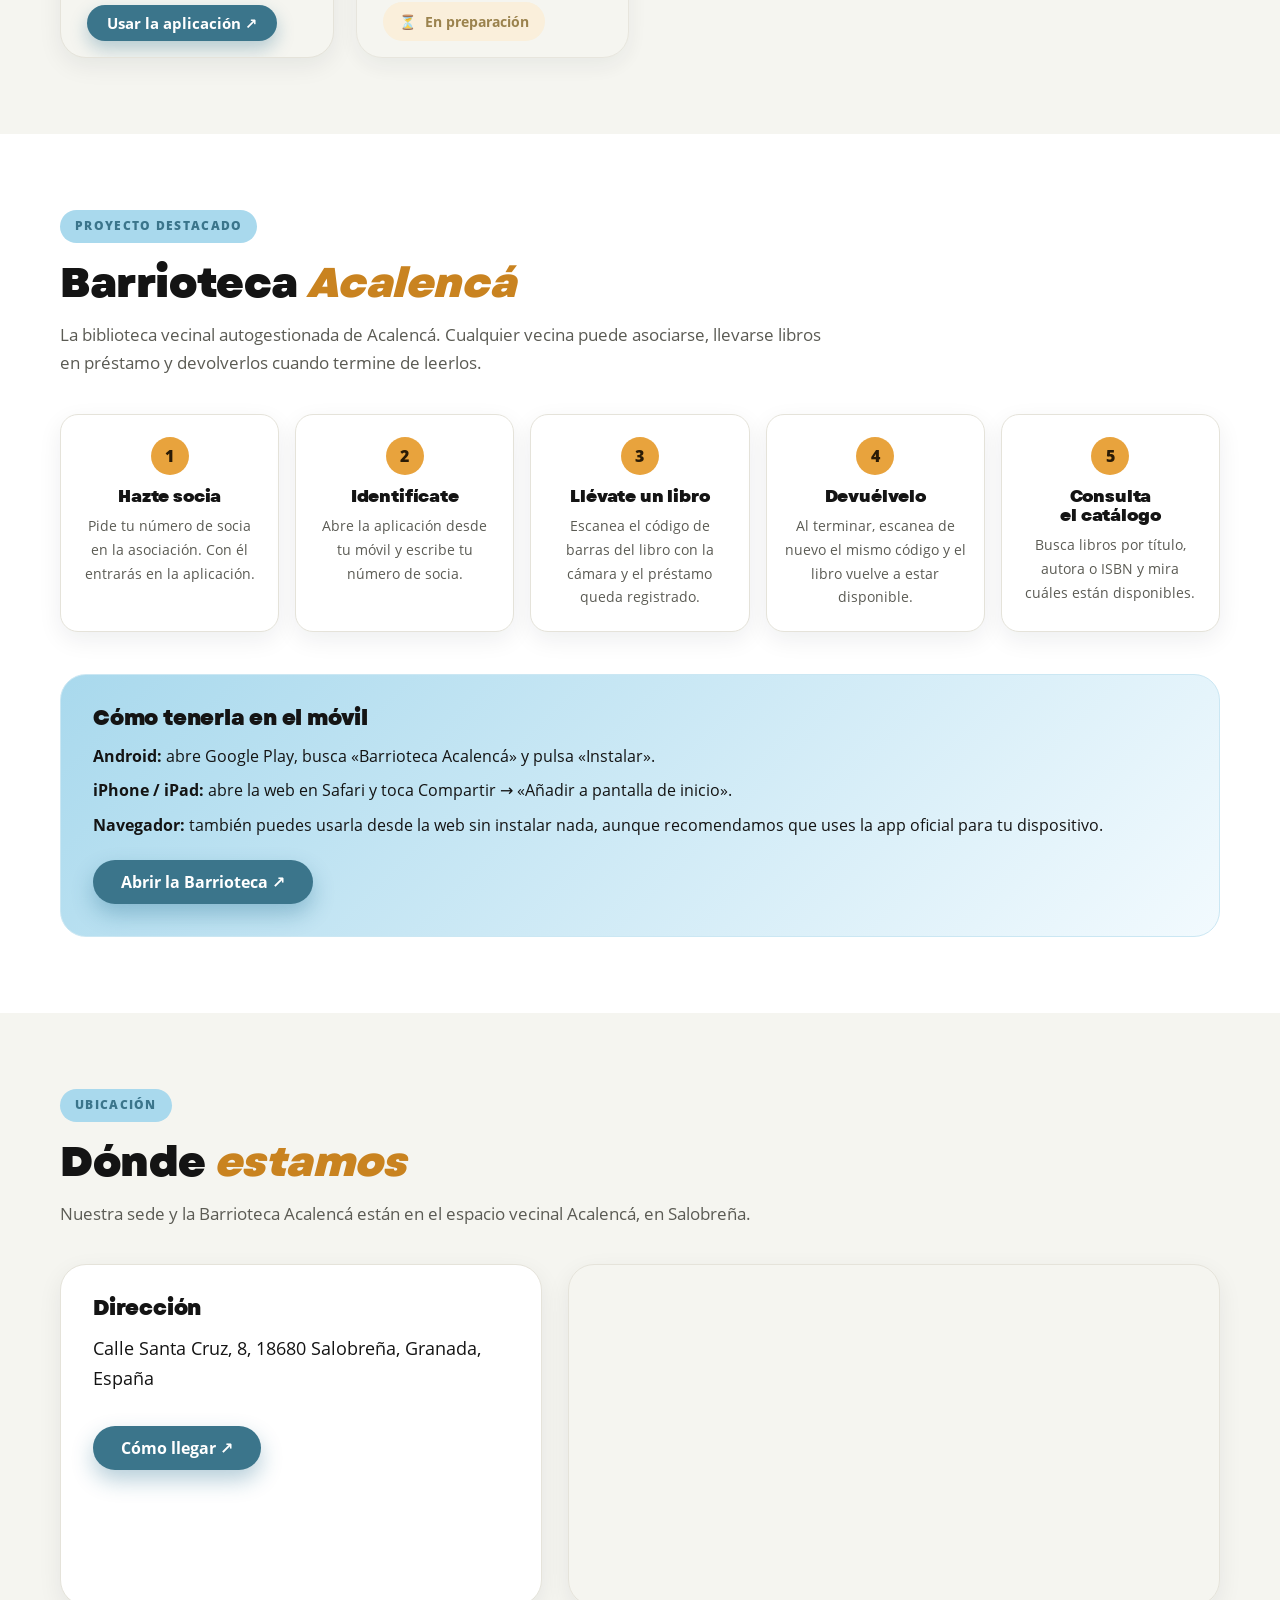
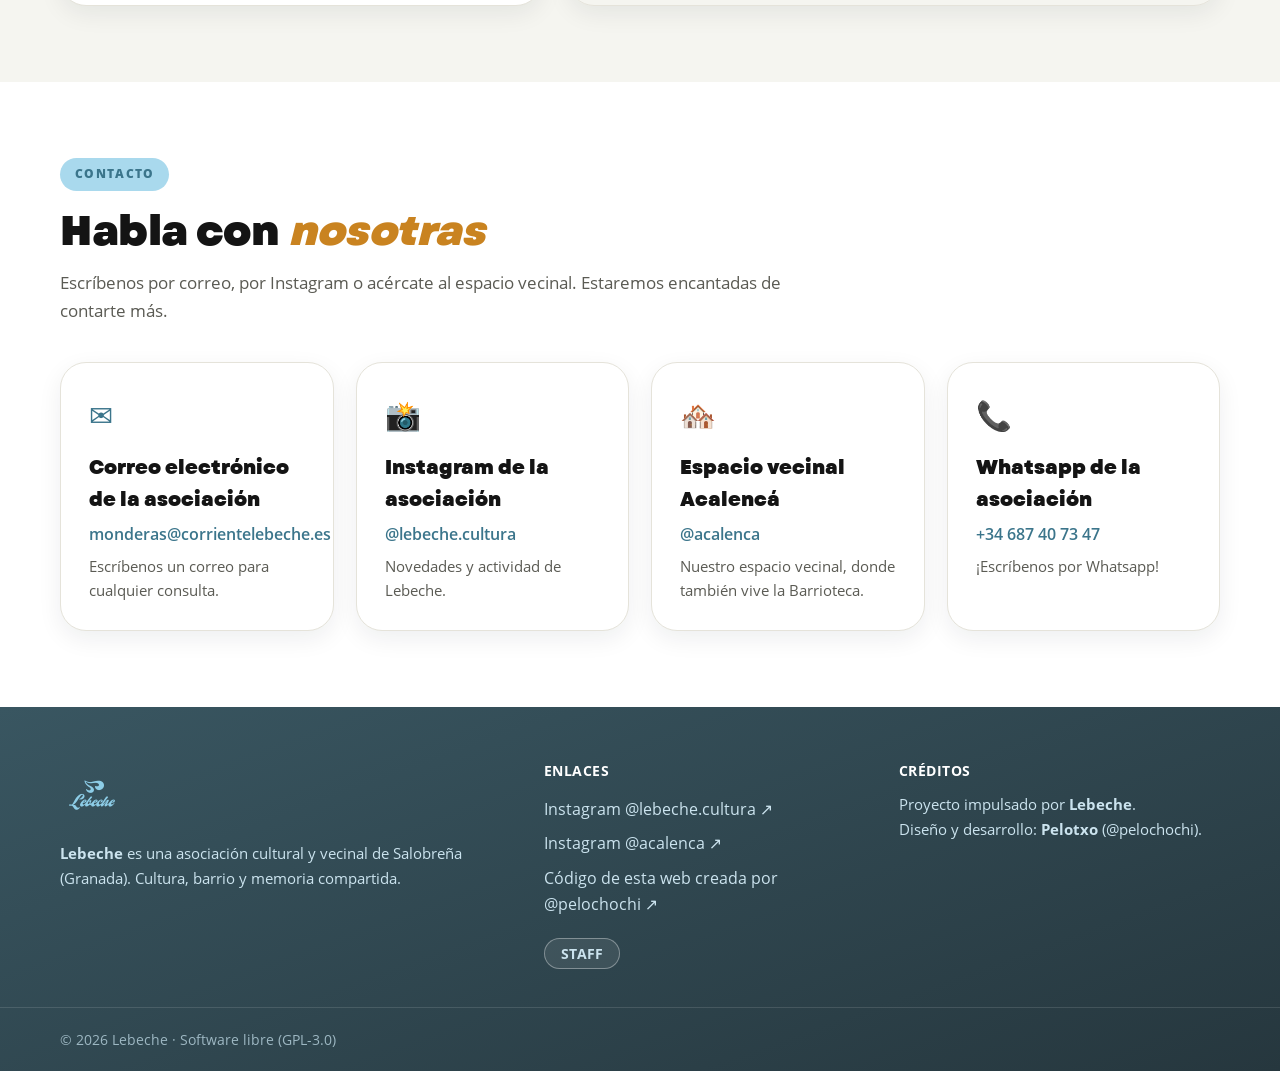
==== commit d730bd23: "feat: add email and WhatsApp contact options" ====
--- a/index.html
+++ b/index.html
@@ -203,7 +203,7 @@
       <div class="contenedor">
         <p class="etiqueta">Contacto</p>
         <h2 class="titulo">Habla con <em>nosotras</em></h2>
-        <p class="intro">Escríbenos por Instagram o acércate al espacio vecinal. Estaremos encantadas de contarte más.
+        <p class="intro">Escríbenos por correo, por Instagram o acércate al espacio vecinal. Estaremos encantadas de contarte más.
         </p>
         <div class="contacto" id="listaContacto"></div>
       </div>
--- a/css/styles.css
+++ b/css/styles.css
@@ -15,11 +15,11 @@
   --tinta:#141414;
   --tinta-suave:#5B5B54;
   --borde:#E5E3DA;
-  --azul:#8FD6EF;
-  --azul-claro:#DFF2FB;
-  --azul-profundo:#0E5E80;
-  --azul-noche:#072B3C;
-  --azul-marino:#041E2B;
+  --azul:#8DCDE7;
+  --azul-claro:#A9D9ED;
+  --azul-profundo:#3B758B;
+  --azul-noche:#395661;
+  --azul-marino:#26373E;
   --ambar:#E8A33D;
   --ambar-oscuro:#C98320;
   --ambar-claro:#FBEFD7;
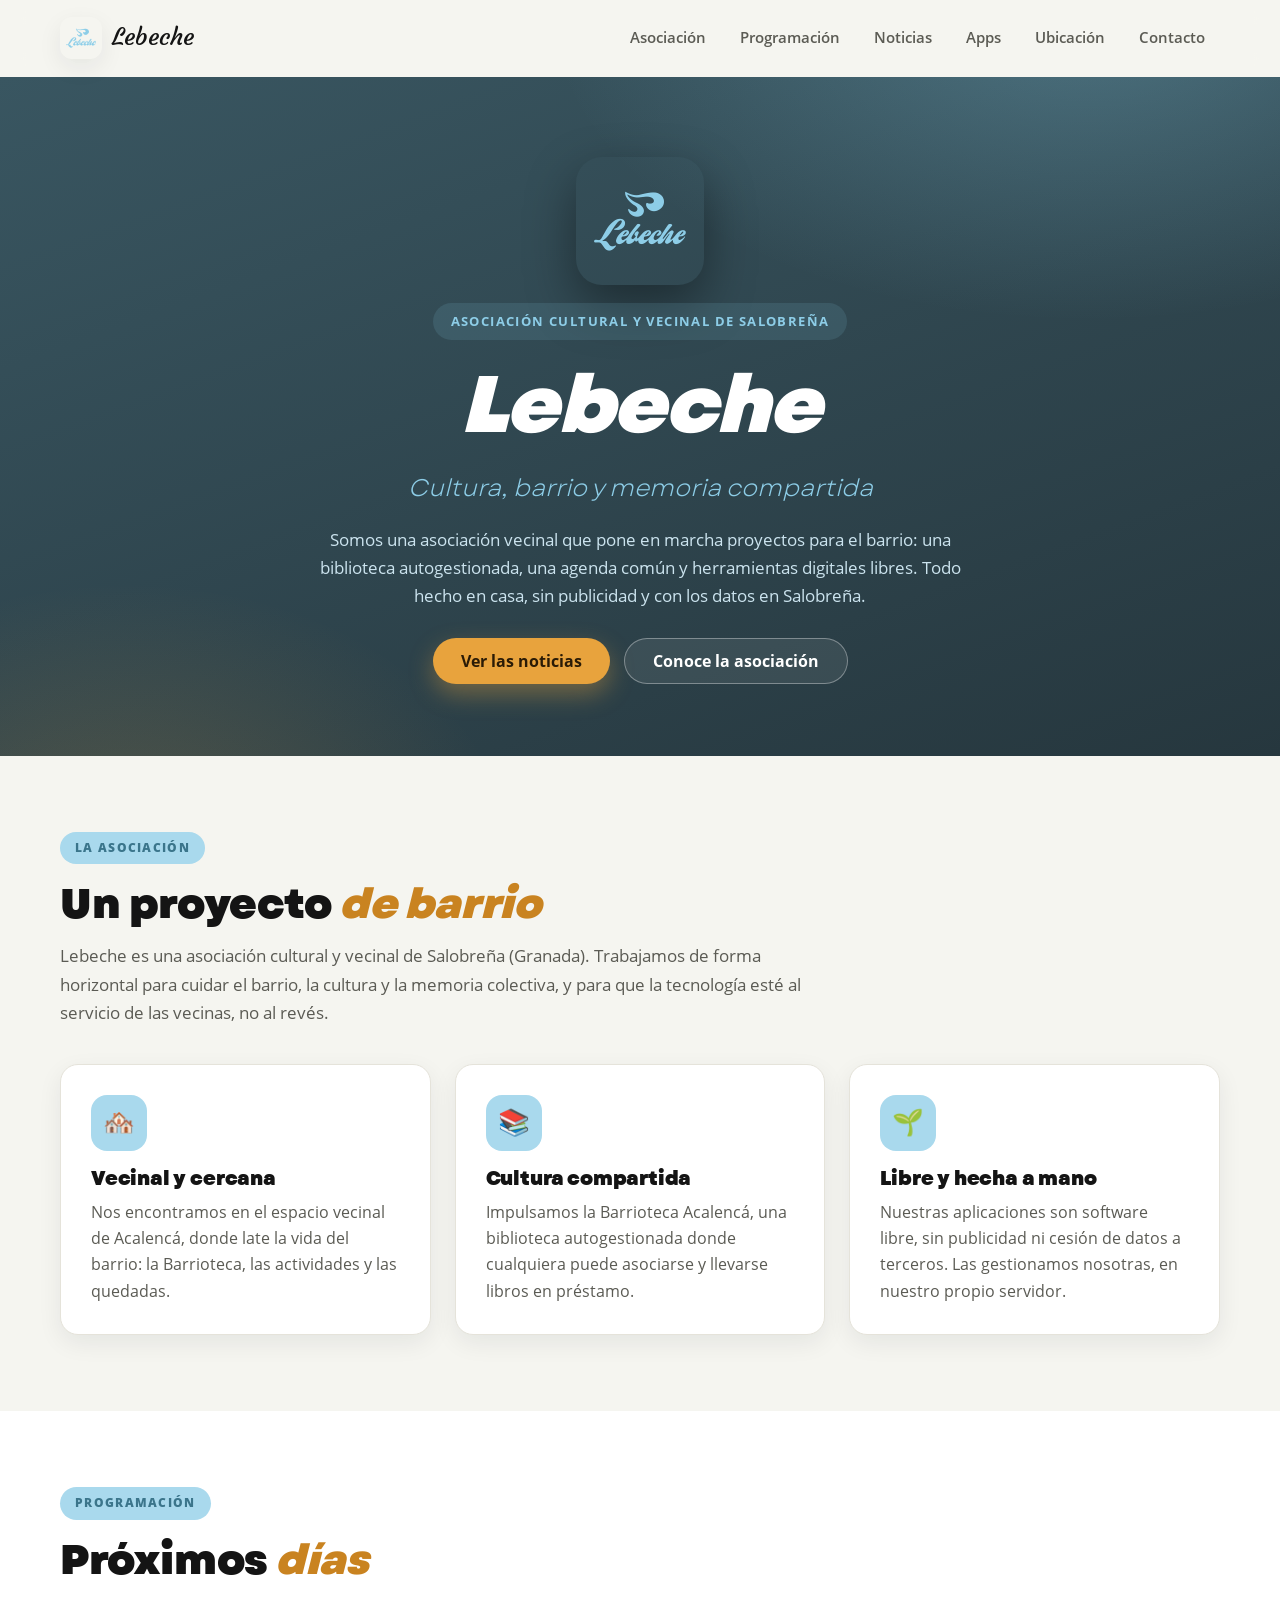
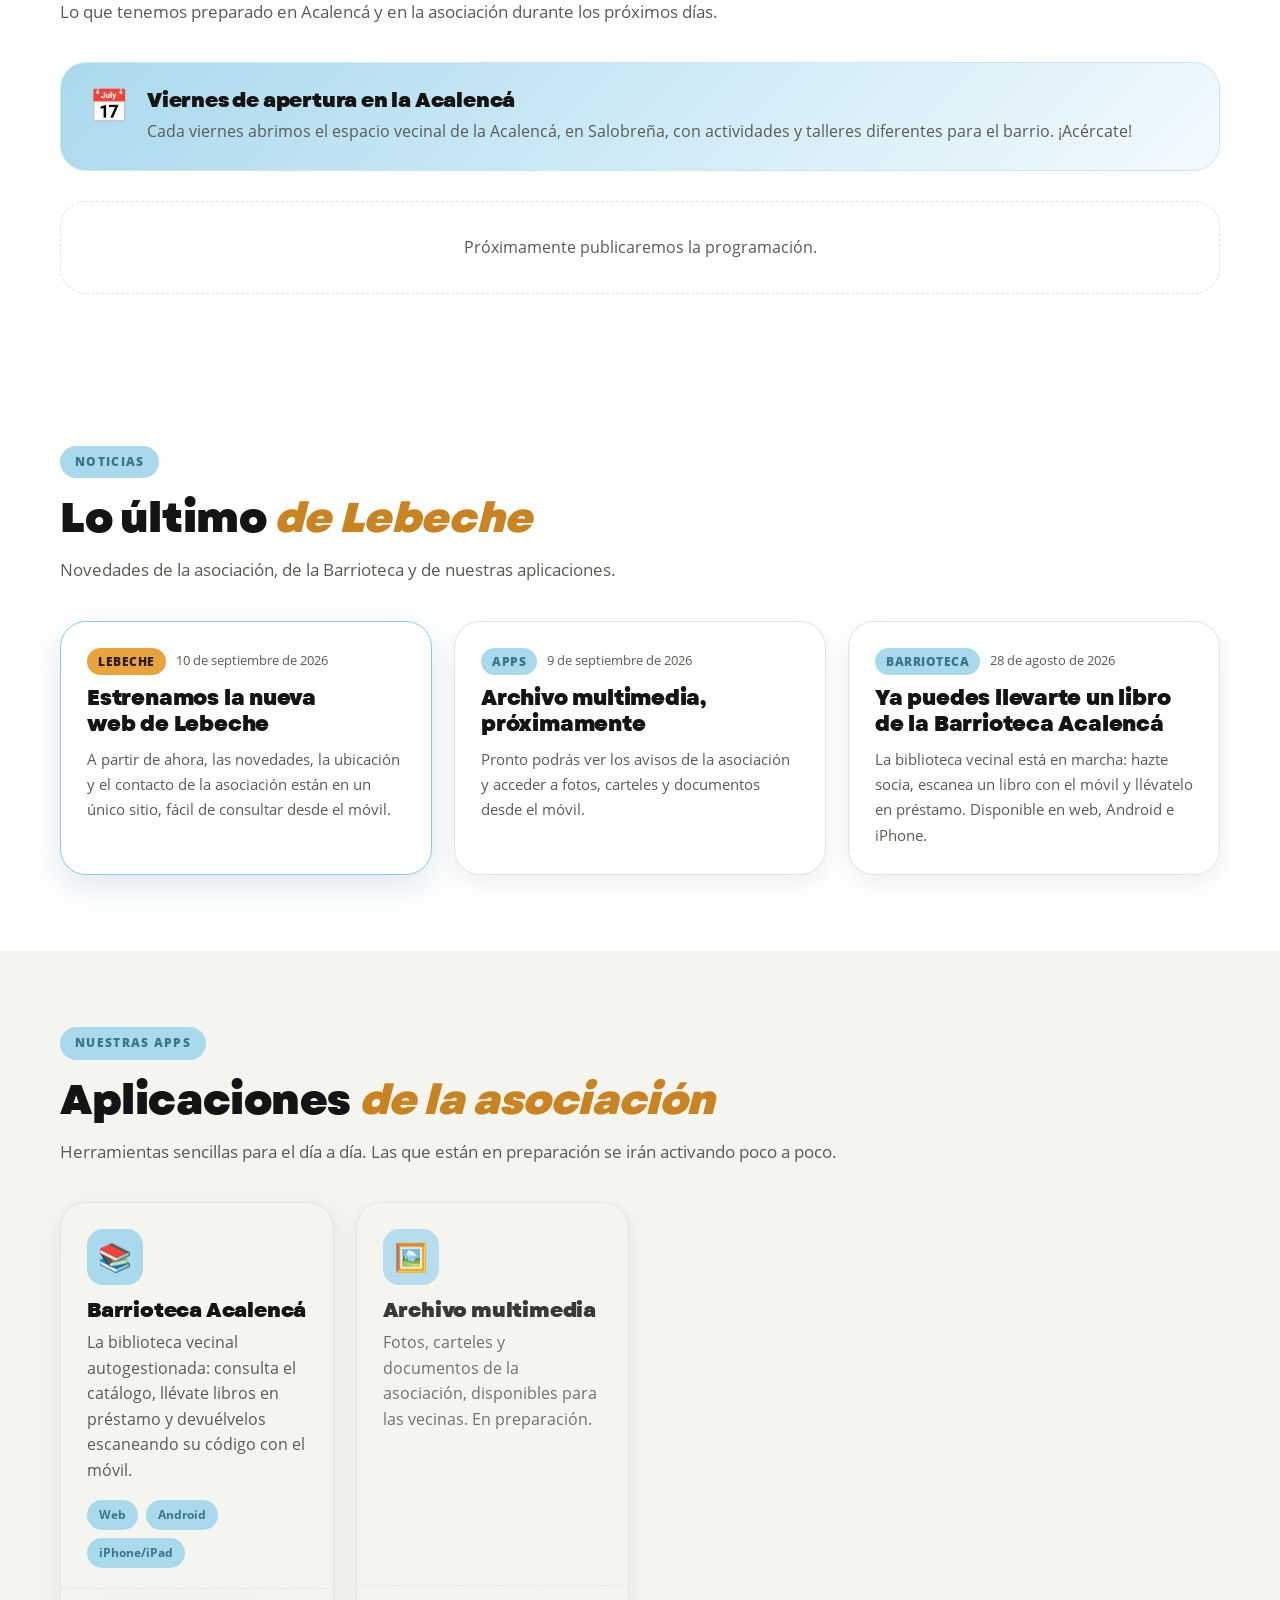
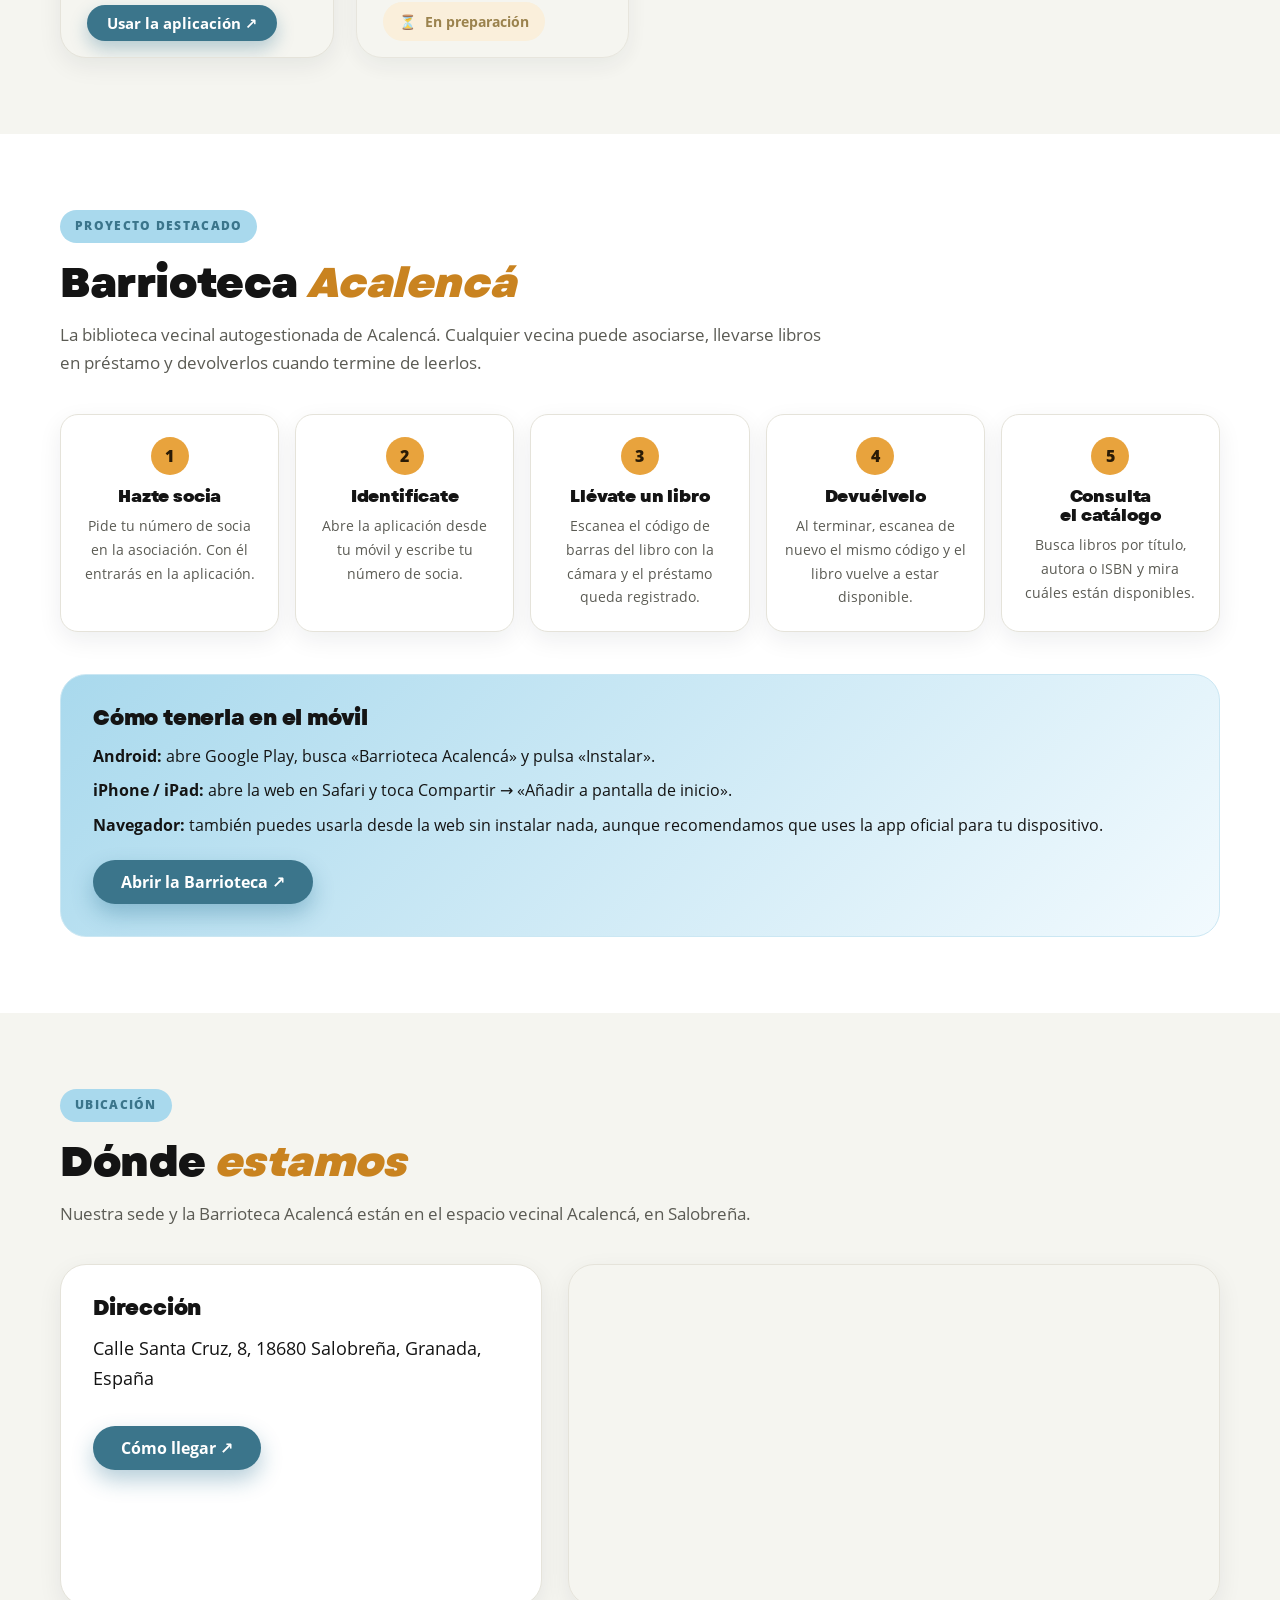
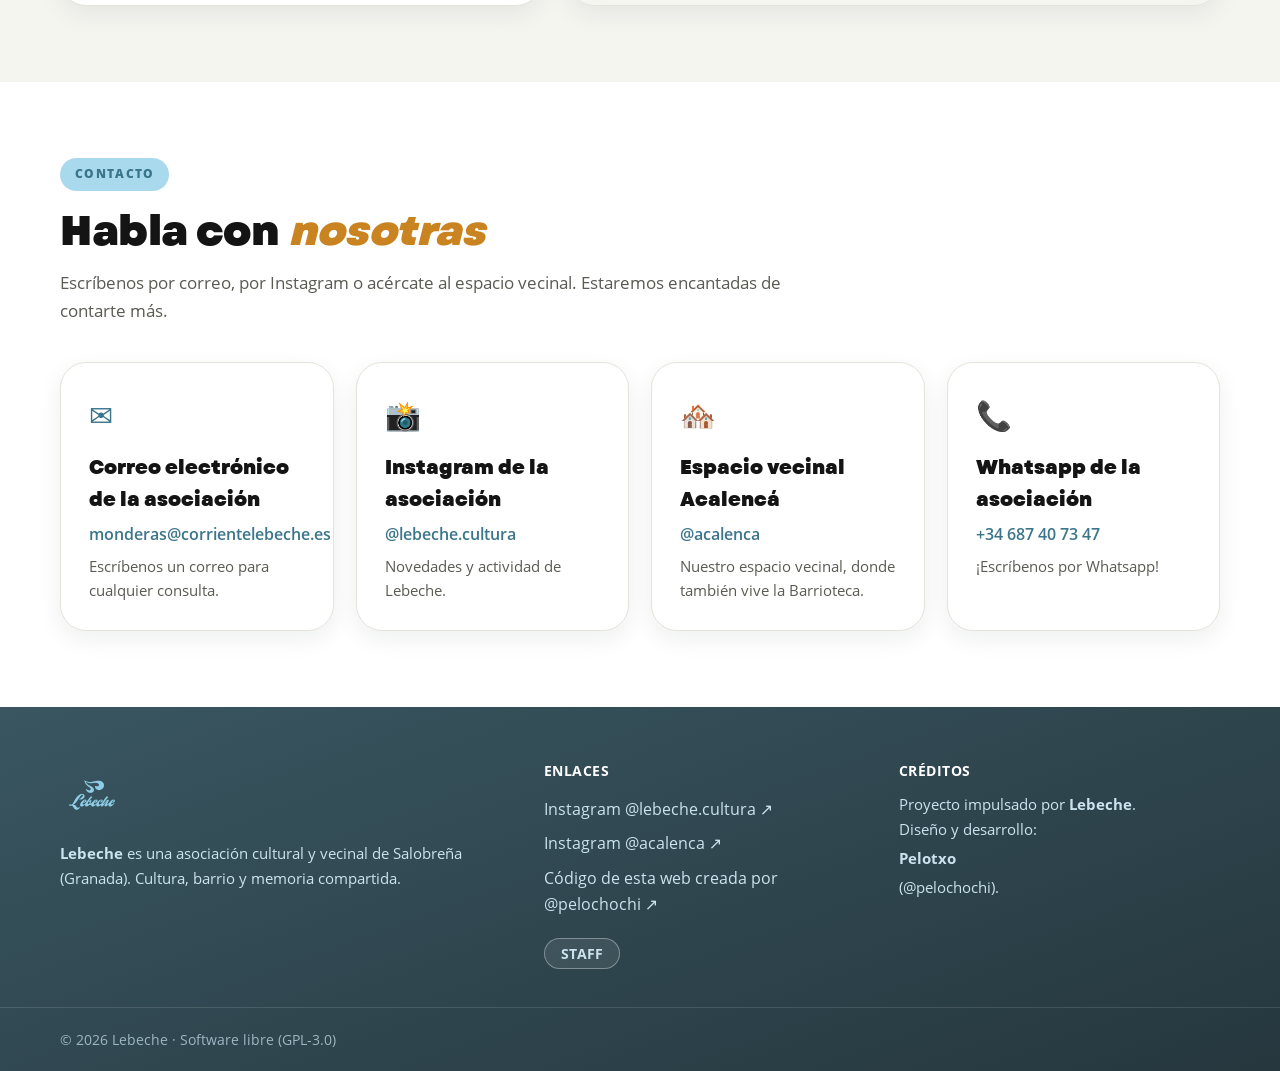
==== commit e8904417: "docs: enlazar el creador al portfolio en GitHub Pages" ====
--- a/index.html
+++ b/index.html
@@ -223,14 +223,14 @@
         <a href="https://www.instagram.com/lebeche.cultura/" target="_blank" rel="noopener">Instagram @lebeche.cultura
           ↗</a>
         <a href="https://www.instagram.com/acalenca/" target="_blank" rel="noopener">Instagram @acalenca ↗</a>
-        <a href="https://www.corrientelebeche.es/portfolio/" target="_blank" rel="noopener">Código de esta web creada por
+        <a href="https://jesuscastilla.github.io/portfolio-pelotxo/" target="_blank" rel="noopener">Código de esta web creada por
           @pelochochi ↗</a>
         <a href="admin/index.php" class="boton boton--fantasma"
           style="margin-top: 16px; padding: 8px 16px; font-size: 0.85rem; width: fit-content;">STAFF</a>
       </div>
       <div class="pie__col">
         <h4>Créditos</h4>
-        <p>Proyecto impulsado por <strong>Lebeche</strong>.<br>Diseño y desarrollo: <strong>Pelotxo</strong>
+        <p>Proyecto impulsado por <strong>Lebeche</strong>.<br>Diseño y desarrollo: <a href="https://jesuscastilla.github.io/portfolio-pelotxo/" target="_blank" rel="noopener"><strong>Pelotxo</strong></a>
           (@pelochochi).</p>
       </div>
     </div>
